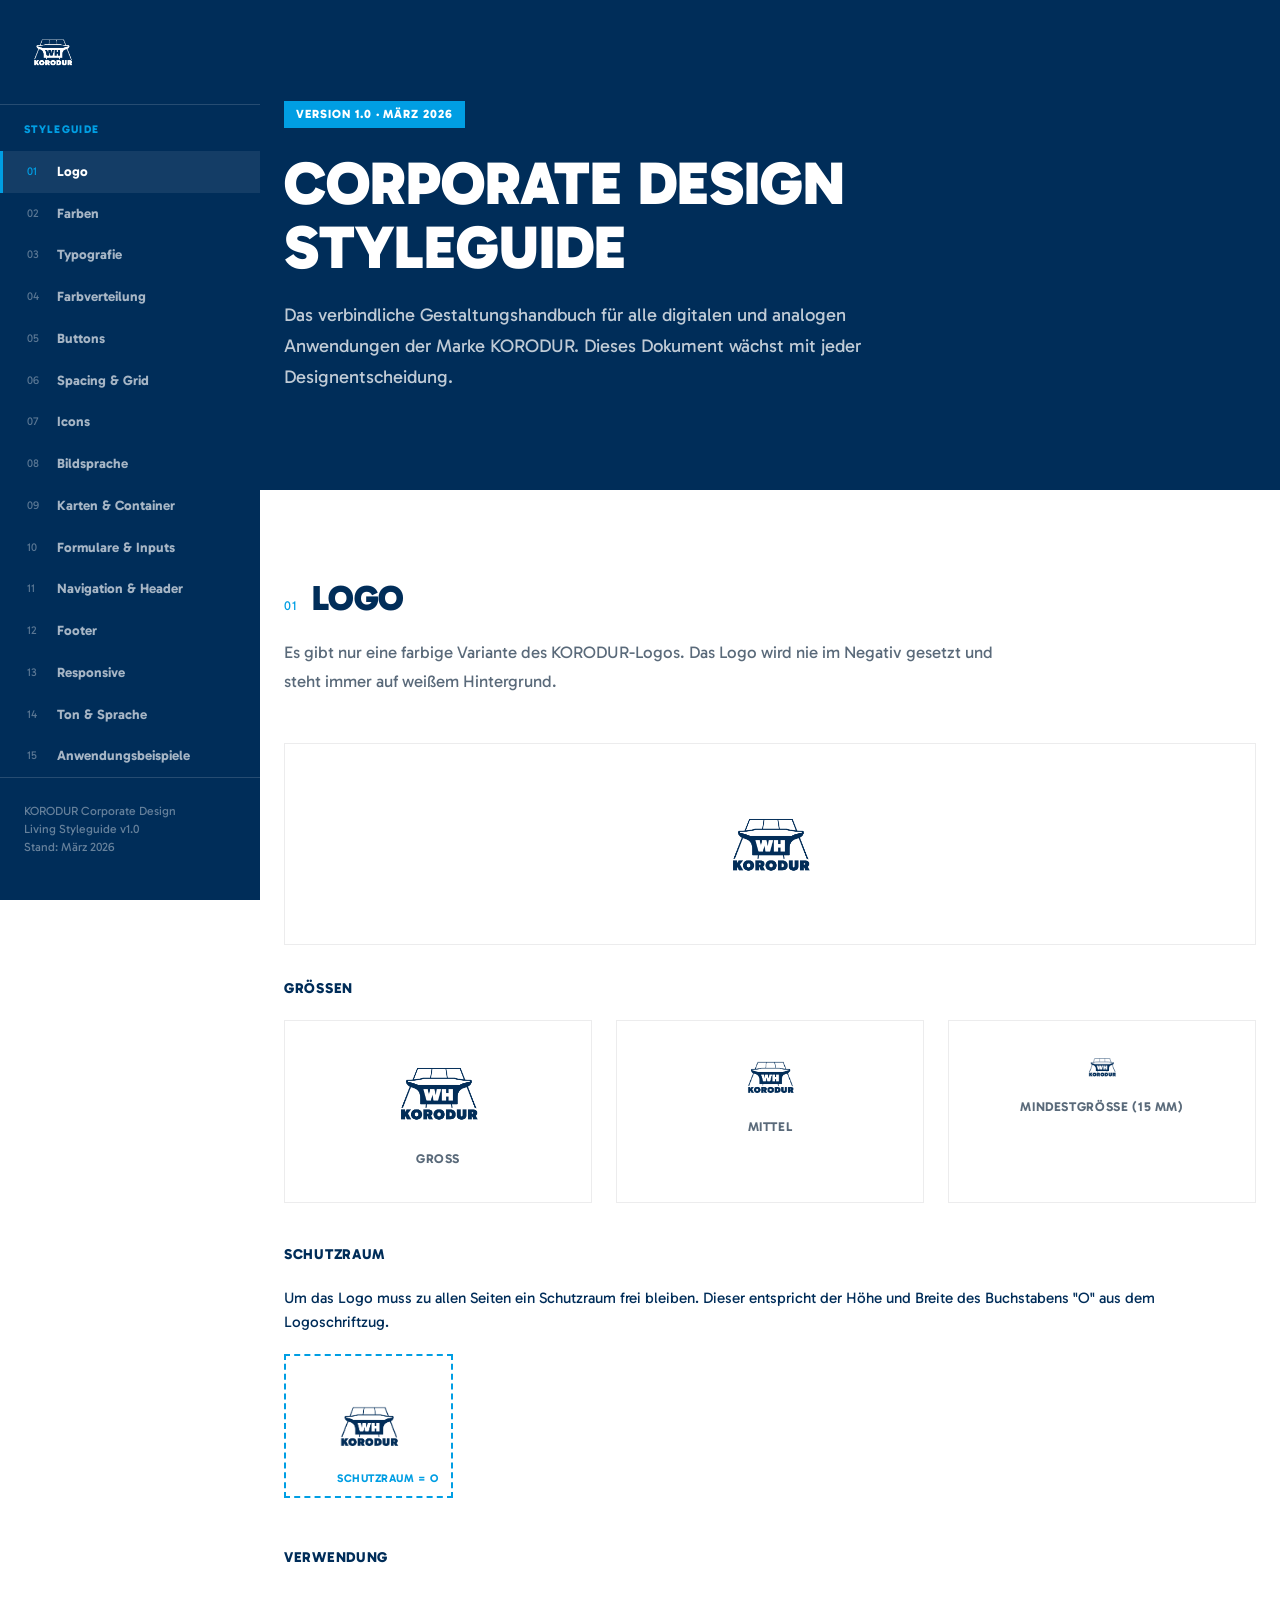
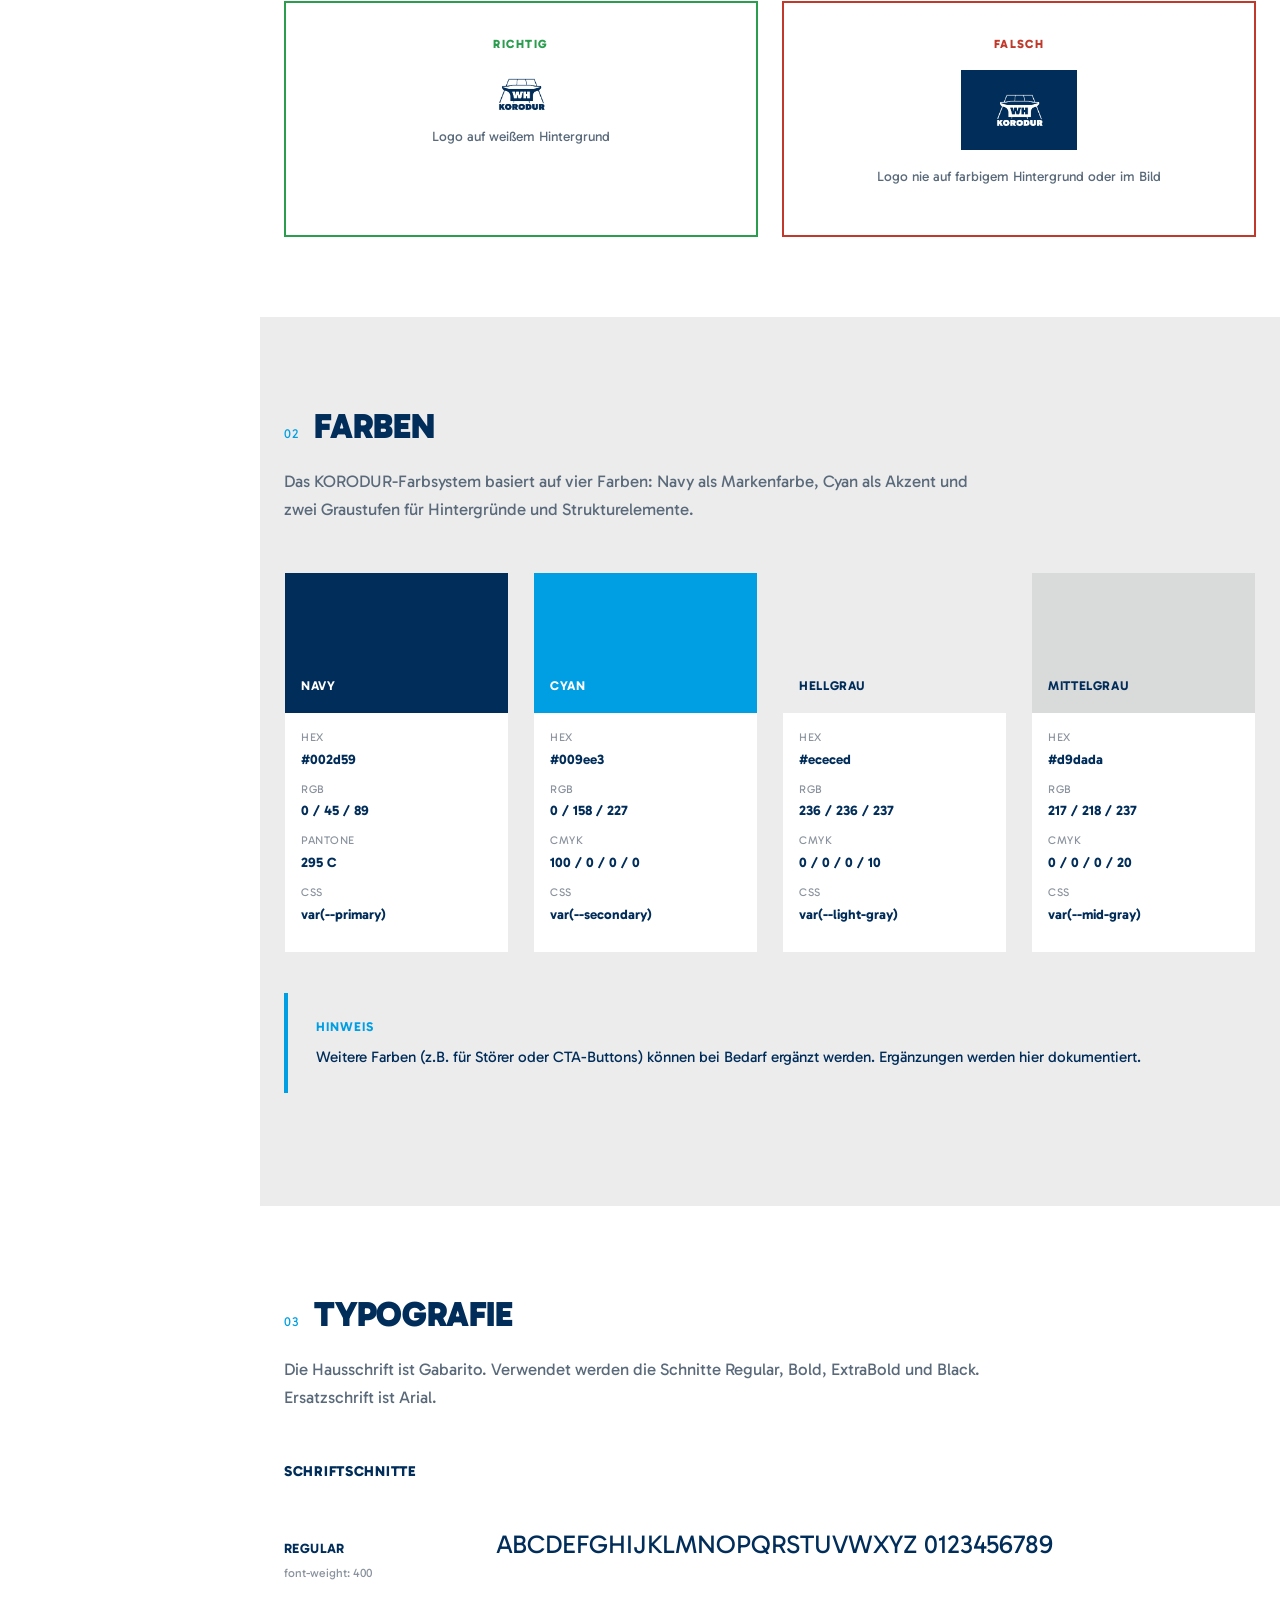
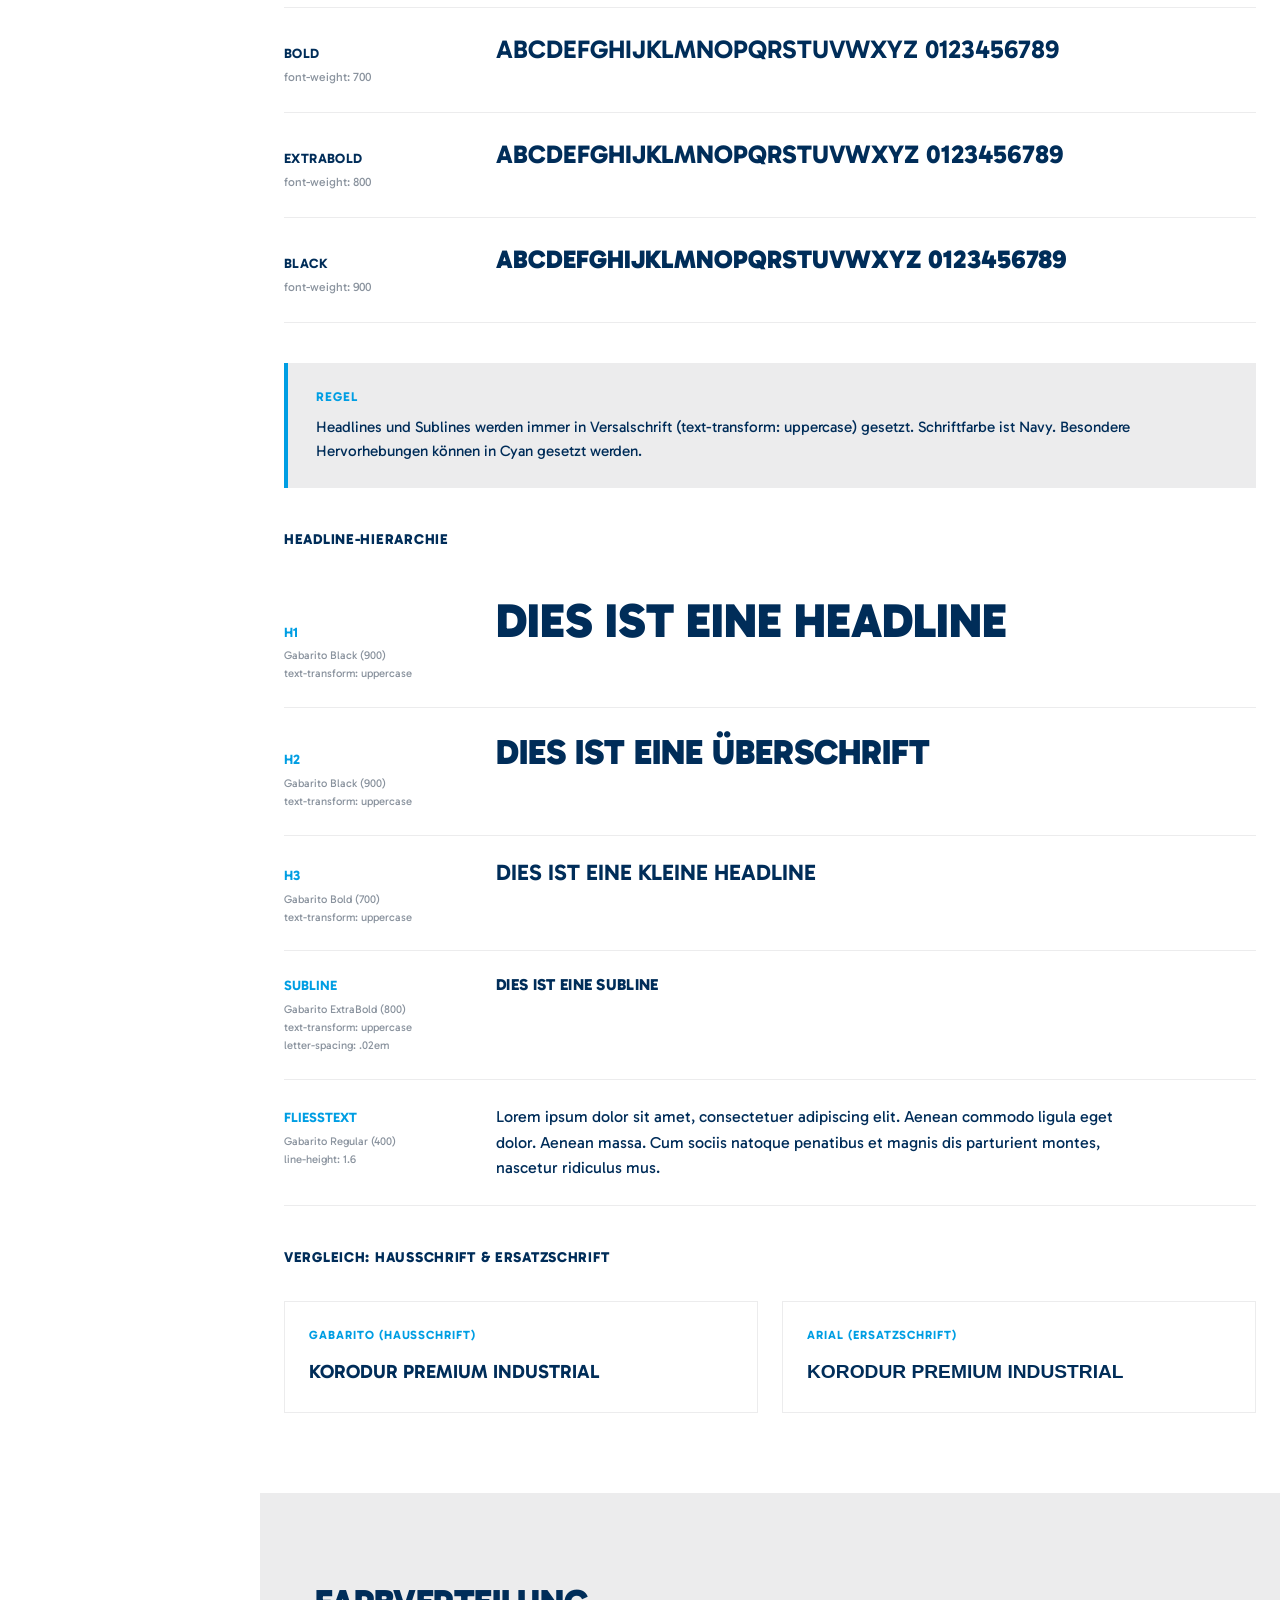
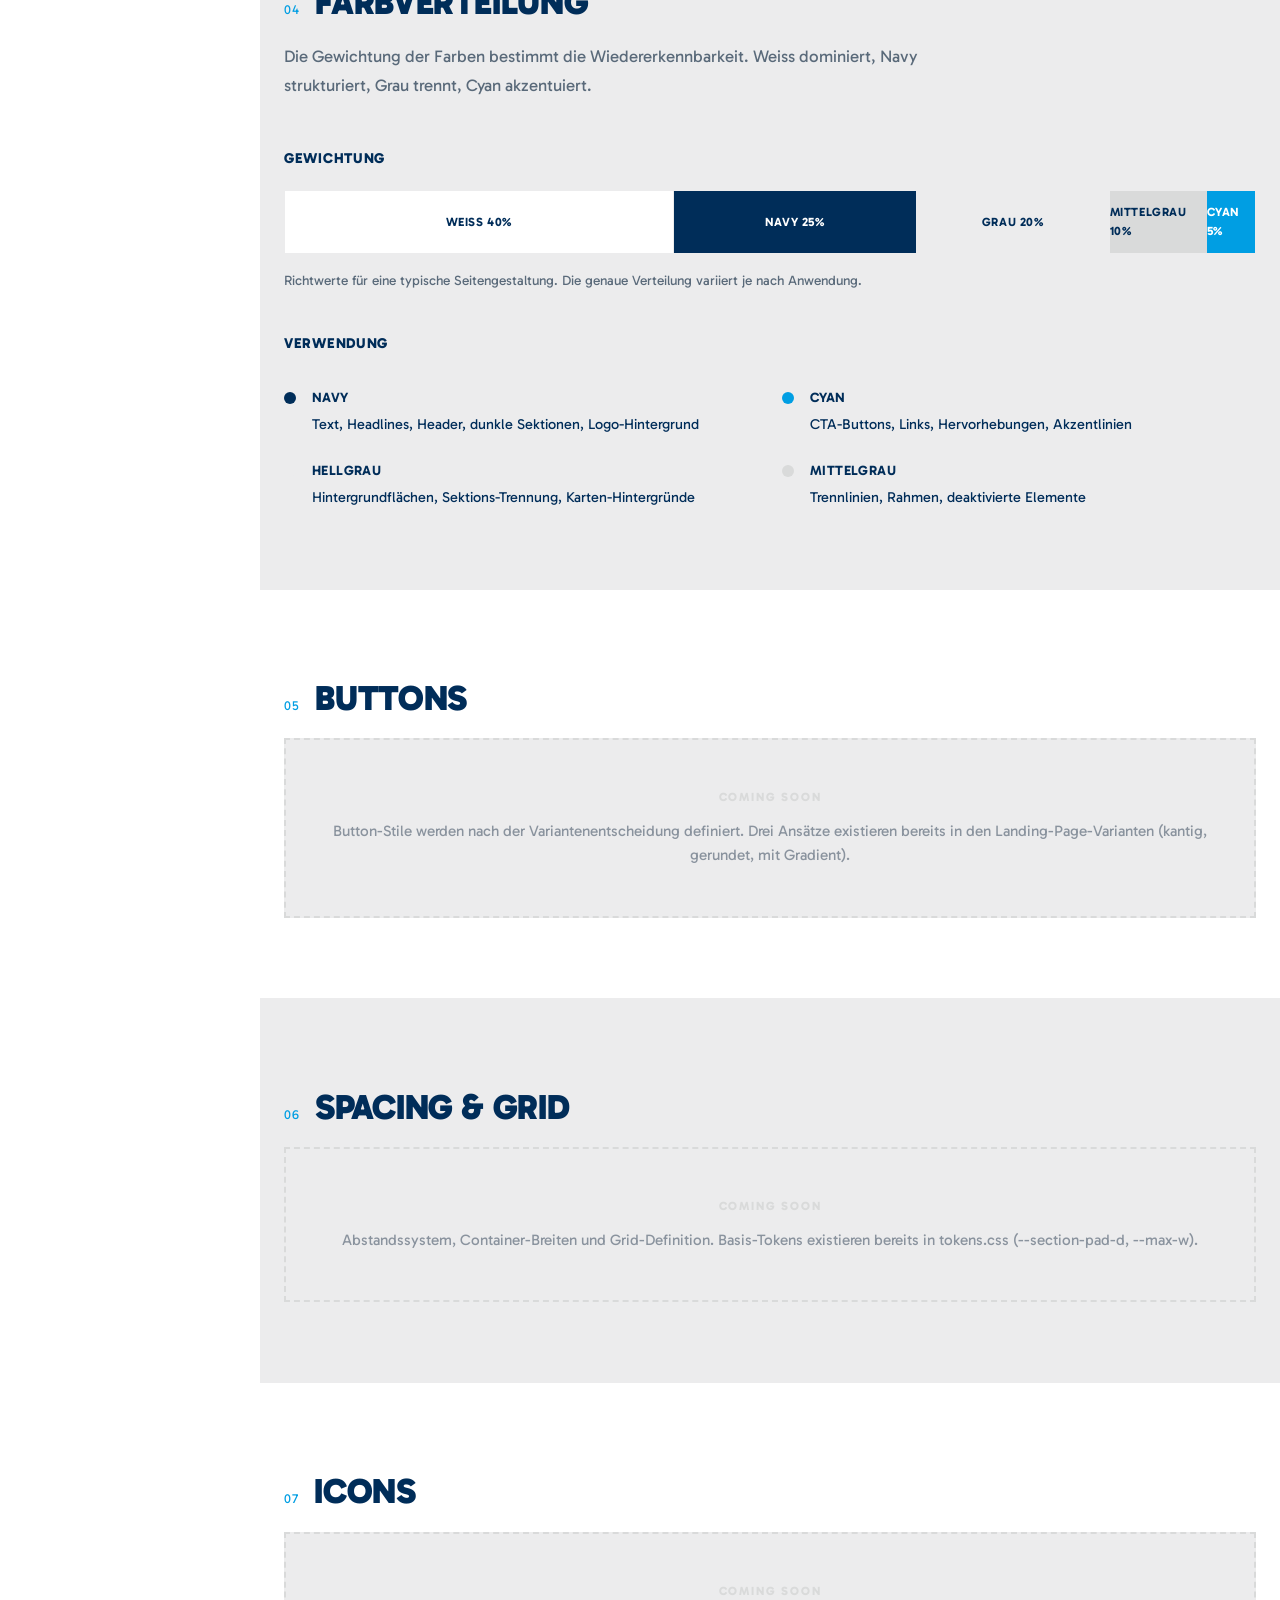
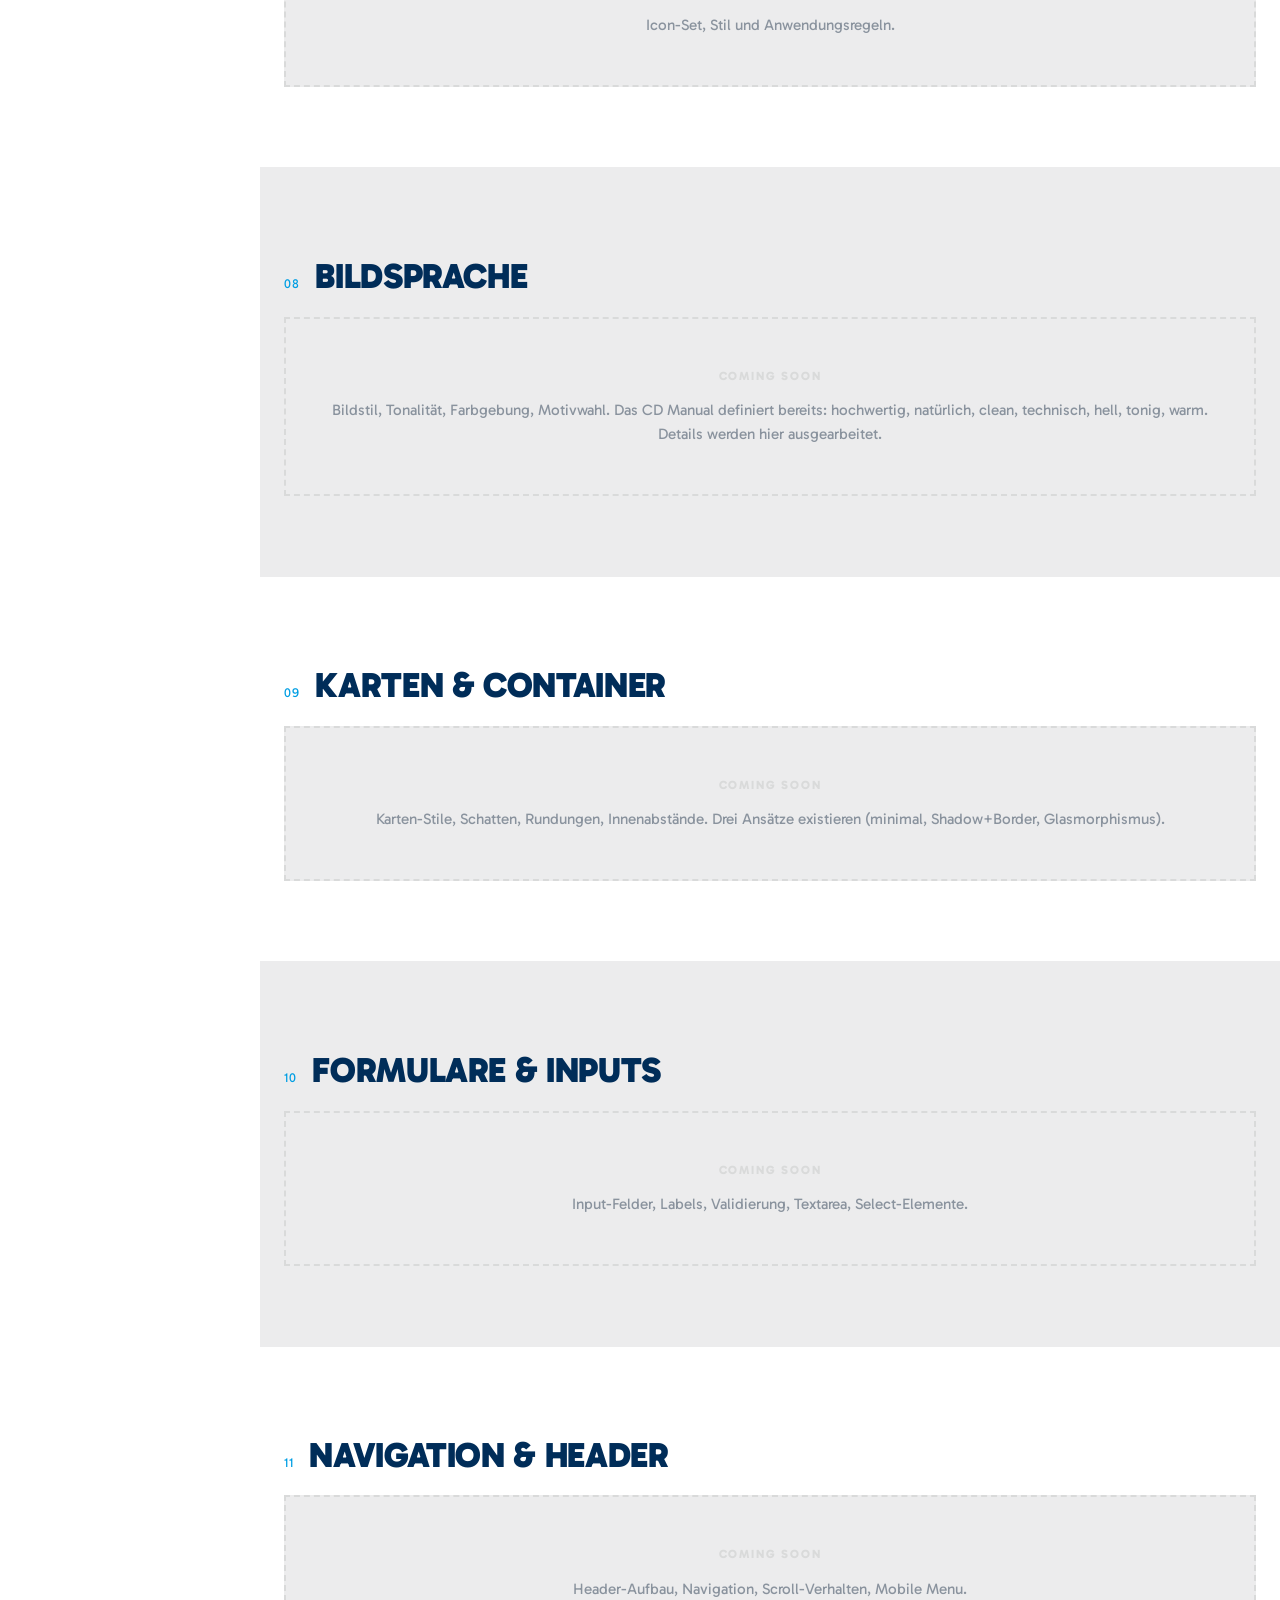
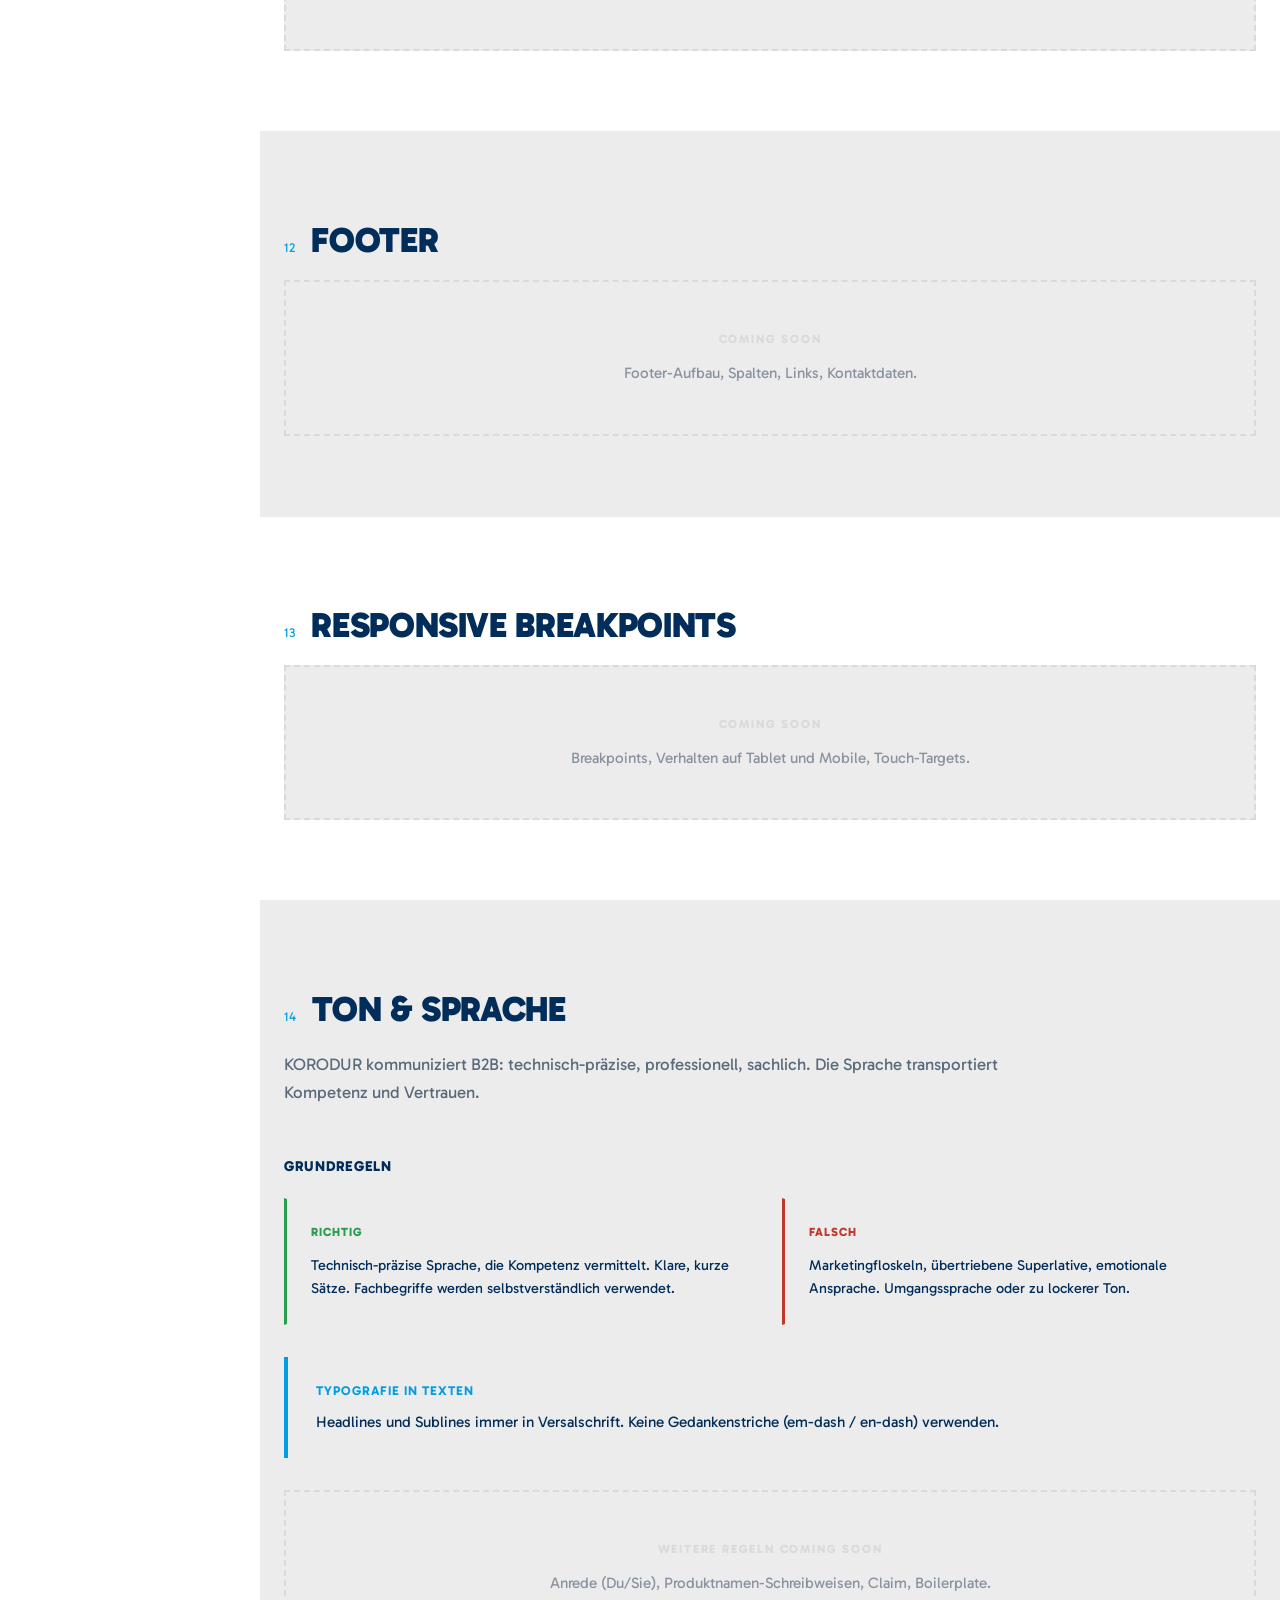
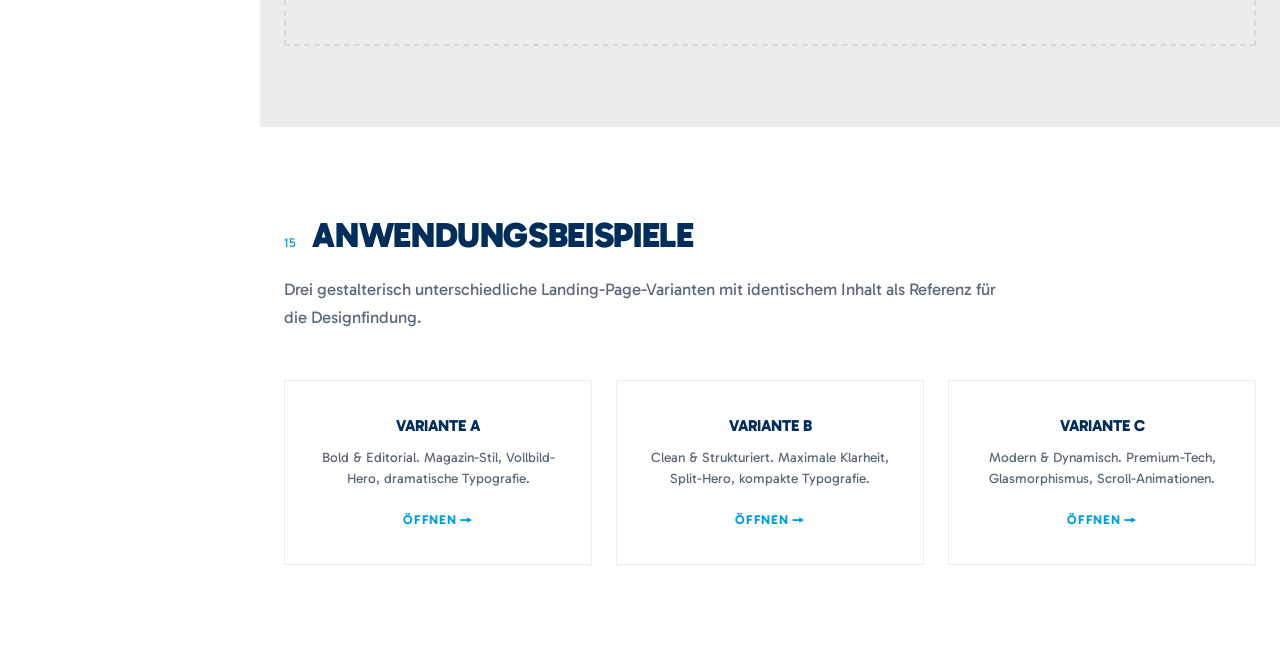
==== styleguide.html @ c182fea4 "Add Living Styleguide (Phase 1) HTML-basierter Corporate Design Styleguide mit gefüllten Sektionen (" ====
<!DOCTYPE html>
<html lang="de">
<head>
<meta charset="UTF-8">
<meta name="viewport" content="width=device-width, initial-scale=1.0">
<title>KORODUR Corporate Design – Living Styleguide</title>
<link rel="stylesheet" href="tokens.css">
<style>
/* ===== STYLEGUIDE LAYOUT ===== */

:root {
  --sg-sidebar-w: 260px;
  --sg-section-pad: 80px;
}

body { display: flex; min-height: 100vh; }

/* ===== SIDEBAR NAV ===== */
.sg-nav {
  position: fixed;
  top: 0;
  left: 0;
  width: var(--sg-sidebar-w);
  height: 100vh;
  background: var(--primary);
  color: var(--white);
  overflow-y: auto;
  z-index: 100;
  padding: 32px 0;
  display: flex;
  flex-direction: column;
}
.sg-nav-logo {
  padding: 0 24px 32px;
  border-bottom: 1px solid rgba(255,255,255,0.15);
  margin-bottom: 16px;
}
.sg-nav-logo img { height: 40px; width: auto; filter: brightness(0) invert(1); }
.sg-nav-title {
  font-size: .7rem;
  font-weight: 800;
  text-transform: uppercase;
  letter-spacing: .12em;
  color: var(--secondary);
  padding: 0 24px;
  margin-bottom: 12px;
}
.sg-nav a {
  display: flex;
  align-items: center;
  gap: 10px;
  padding: 10px 24px;
  color: rgba(255,255,255,0.65);
  font-size: .85rem;
  font-weight: 700;
  text-decoration: none;
  transition: color .2s, background .2s;
  border-left: 3px solid transparent;
}
.sg-nav a:hover {
  color: var(--white);
  background: rgba(255,255,255,0.06);
  text-decoration: none;
}
.sg-nav a.active {
  color: var(--white);
  border-left-color: var(--secondary);
  background: rgba(255,255,255,0.08);
}
.sg-nav a .sg-num {
  font-size: .7rem;
  font-weight: 400;
  color: rgba(255,255,255,0.35);
  min-width: 20px;
}
.sg-nav a.active .sg-num { color: var(--secondary); }

.sg-nav-footer {
  margin-top: auto;
  padding: 24px;
  border-top: 1px solid rgba(255,255,255,0.15);
  font-size: .75rem;
  color: rgba(255,255,255,0.4);
  line-height: 1.5;
}

/* ===== MAIN CONTENT ===== */
.sg-main {
  margin-left: var(--sg-sidebar-w);
  flex: 1;
  min-width: 0;
}

/* ===== HERO ===== */
.sg-hero {
  background: var(--primary);
  color: var(--white);
  padding: 100px 0 80px;
}
.sg-hero h1 {
  font-weight: 900;
  font-size: clamp(2.4rem, 5vw, 3.8rem);
  text-transform: uppercase;
  color: var(--white);
  line-height: 1.05;
  margin-bottom: 20px;
}
.sg-hero .sg-version {
  display: inline-block;
  background: var(--secondary);
  color: var(--white);
  font-size: .75rem;
  font-weight: 800;
  text-transform: uppercase;
  letter-spacing: .08em;
  padding: 4px 12px;
  margin-bottom: 24px;
}
.sg-hero p {
  font-size: 1.15rem;
  color: rgba(255,255,255,0.75);
  max-width: 640px;
  line-height: 1.7;
}

/* ===== SECTIONS ===== */
.sg-section { padding: var(--sg-section-pad) 0; border-bottom: 1px solid var(--light-gray); }
.sg-section:last-child { border-bottom: none; }

.sg-section-header {
  display: flex;
  align-items: baseline;
  gap: 16px;
  margin-bottom: 12px;
}
.sg-section-num {
  font-size: .8rem;
  font-weight: 400;
  color: var(--secondary);
  letter-spacing: .05em;
}
.sg-section h2 {
  font-weight: 900;
  font-size: clamp(1.6rem, 3vw, 2.2rem);
  text-transform: uppercase;
  letter-spacing: -0.01em;
}
.sg-section .sg-intro {
  font-size: 1.05rem;
  color: #5a6a7a;
  max-width: 720px;
  margin-bottom: 48px;
  line-height: 1.7;
}

/* ===== COMING SOON ===== */
.sg-coming-soon {
  background: var(--light-gray);
  border: 2px dashed var(--mid-gray);
  padding: 48px 40px;
  text-align: center;
}
.sg-coming-soon-label {
  font-weight: 800;
  font-size: .75rem;
  text-transform: uppercase;
  letter-spacing: .15em;
  color: var(--mid-gray);
  margin-bottom: 12px;
}
.sg-coming-soon p {
  color: #8a939e;
  font-size: .95rem;
  margin-bottom: 0;
}

/* ===== LOGO SECTION ===== */
.sg-logo-display {
  background: var(--white);
  border: 1px solid var(--light-gray);
  padding: 60px;
  display: flex;
  align-items: center;
  justify-content: center;
  margin-bottom: 32px;
}
.sg-logo-display img { height: 80px; width: auto; }

.sg-logo-sizes {
  display: grid;
  grid-template-columns: repeat(3, 1fr);
  gap: 24px;
  margin-bottom: 40px;
}
.sg-logo-size-item {
  background: var(--white);
  border: 1px solid var(--light-gray);
  padding: 32px;
  display: flex;
  flex-direction: column;
  align-items: center;
  gap: 16px;
}
.sg-logo-size-item img { width: auto; }
.sg-logo-size-item .sg-label {
  font-size: .8rem;
  font-weight: 700;
  text-transform: uppercase;
  letter-spacing: .05em;
  color: #5a6a7a;
}

.sg-logo-protection {
  display: inline-block;
  position: relative;
  padding: 40px;
  border: 2px dashed var(--secondary);
  margin-bottom: 40px;
}
.sg-logo-protection img { height: 60px; }
.sg-logo-protection::after {
  content: "Schutzraum = O";
  position: absolute;
  bottom: 8px;
  right: 12px;
  font-size: .7rem;
  font-weight: 700;
  color: var(--secondary);
  text-transform: uppercase;
  letter-spacing: .05em;
}

.sg-do-dont {
  display: grid;
  grid-template-columns: 1fr 1fr;
  gap: 24px;
  margin-top: 32px;
}
.sg-do, .sg-dont {
  padding: 32px;
  text-align: center;
}
.sg-do {
  background: var(--white);
  border: 2px solid #2a9d4e;
}
.sg-dont {
  background: var(--white);
  border: 2px solid #c0392b;
}
.sg-do-label, .sg-dont-label {
  font-size: .75rem;
  font-weight: 800;
  text-transform: uppercase;
  letter-spacing: .12em;
  margin-bottom: 16px;
}
.sg-do-label { color: #2a9d4e; }
.sg-dont-label { color: #c0392b; }
.sg-do img, .sg-dont img { height: 48px; margin: 0 auto; }
.sg-dont-logo-on-color {
  background: var(--primary);
  display: inline-block;
  padding: 16px 24px;
}
.sg-dont-logo-on-color img { filter: brightness(0) invert(1); }

/* ===== FARBEN SECTION ===== */
.sg-swatches {
  display: grid;
  grid-template-columns: repeat(4, 1fr);
  gap: 24px;
  margin-bottom: 40px;
}
.sg-swatch { border: 1px solid var(--light-gray); overflow: hidden; }
.sg-swatch-color {
  height: 140px;
  display: flex;
  align-items: flex-end;
  padding: 16px;
}
.sg-swatch-color span {
  font-size: .8rem;
  font-weight: 700;
  text-transform: uppercase;
  letter-spacing: .05em;
}
.sg-swatch-info {
  padding: 16px;
  background: var(--white);
}
.sg-swatch-info dt {
  font-size: .7rem;
  font-weight: 400;
  color: #8a939e;
  text-transform: uppercase;
  letter-spacing: .05em;
  margin-bottom: 2px;
}
.sg-swatch-info dd {
  font-size: .85rem;
  font-weight: 700;
  margin-bottom: 10px;
}

/* ===== FARBVERTEILUNG ===== */
.sg-color-weight {
  display: flex;
  height: 64px;
  border: 1px solid var(--light-gray);
  overflow: hidden;
  margin-bottom: 16px;
}
.sg-color-weight > div {
  display: flex;
  align-items: center;
  justify-content: center;
  font-size: .75rem;
  font-weight: 700;
  text-transform: uppercase;
  letter-spacing: .05em;
}

.sg-color-usage {
  display: grid;
  grid-template-columns: repeat(2, 1fr);
  gap: 24px;
  margin-top: 32px;
}
.sg-color-usage-item {
  display: flex;
  gap: 16px;
  align-items: flex-start;
}
.sg-color-usage-dot {
  width: 12px;
  height: 12px;
  border-radius: 50%;
  flex-shrink: 0;
  margin-top: 5px;
}
.sg-color-usage-item p { margin-bottom: 0; font-size: .9rem; }
.sg-color-usage-item strong { display: block; margin-bottom: 4px; font-size: .85rem; text-transform: uppercase; letter-spacing: .03em; }

/* ===== TYPOGRAFIE SECTION ===== */
.sg-type-specimen {
  margin-bottom: 40px;
}
.sg-type-row {
  display: flex;
  align-items: baseline;
  gap: 32px;
  padding: 24px 0;
  border-bottom: 1px solid var(--light-gray);
}
.sg-type-meta {
  min-width: 180px;
  flex-shrink: 0;
}
.sg-type-meta .sg-weight-name {
  font-size: .85rem;
  font-weight: 700;
  text-transform: uppercase;
  letter-spacing: .03em;
  margin-bottom: 4px;
}
.sg-type-meta .sg-weight-value {
  font-size: .75rem;
  color: #8a939e;
}
.sg-type-sample {
  font-size: 1.6rem;
  line-height: 1.4;
  text-transform: uppercase;
}

.sg-type-hierarchy {
  margin-bottom: 40px;
}
.sg-type-h-row {
  padding: 24px 0;
  border-bottom: 1px solid var(--light-gray);
  display: flex;
  align-items: baseline;
  gap: 32px;
}
.sg-type-h-meta {
  min-width: 180px;
  flex-shrink: 0;
}
.sg-type-h-meta .sg-h-label {
  font-size: .85rem;
  font-weight: 700;
  text-transform: uppercase;
  color: var(--secondary);
  margin-bottom: 4px;
}
.sg-type-h-meta .sg-h-specs {
  font-size: .7rem;
  color: #8a939e;
  line-height: 1.6;
}

.sg-rule-box {
  background: var(--light-gray);
  border-left: 4px solid var(--secondary);
  padding: 24px 28px;
  margin: 32px 0;
}
.sg-rule-box strong {
  display: block;
  font-size: .8rem;
  text-transform: uppercase;
  letter-spacing: .08em;
  color: var(--secondary);
  margin-bottom: 8px;
}
.sg-rule-box p { margin-bottom: 0; font-size: .95rem; }

.sg-type-fallback {
  display: grid;
  grid-template-columns: 1fr 1fr;
  gap: 24px;
  margin-top: 32px;
}
.sg-type-fallback-item {
  padding: 24px;
  border: 1px solid var(--light-gray);
}
.sg-type-fallback-item .sg-label {
  font-size: .75rem;
  font-weight: 700;
  text-transform: uppercase;
  letter-spacing: .08em;
  color: var(--secondary);
  margin-bottom: 12px;
}
.sg-type-fallback-item p { font-size: 1.1rem; margin-bottom: 0; }

/* ===== TON & SPRACHE ===== */
.sg-tone-rules {
  display: grid;
  grid-template-columns: 1fr 1fr;
  gap: 24px;
  margin-bottom: 32px;
}
.sg-tone-rule {
  padding: 24px;
  border: 1px solid var(--light-gray);
}
.sg-tone-rule .sg-label {
  font-size: .75rem;
  font-weight: 800;
  text-transform: uppercase;
  letter-spacing: .08em;
  margin-bottom: 12px;
}
.sg-tone-rule.do { border-left: 3px solid #2a9d4e; }
.sg-tone-rule.do .sg-label { color: #2a9d4e; }
.sg-tone-rule.dont { border-left: 3px solid #c0392b; }
.sg-tone-rule.dont .sg-label { color: #c0392b; }
.sg-tone-rule p { font-size: .9rem; margin-bottom: 0; }

/* ===== ANWENDUNGSBEISPIELE ===== */
.sg-examples {
  display: grid;
  grid-template-columns: repeat(3, 1fr);
  gap: 24px;
}
.sg-example-card {
  border: 1px solid var(--light-gray);
  padding: 32px;
  text-align: center;
  transition: border-color .2s;
}
.sg-example-card:hover { border-color: var(--secondary); }
.sg-example-card h3 {
  font-size: 1rem;
  font-weight: 800;
  text-transform: uppercase;
  margin-bottom: 8px;
}
.sg-example-card p { font-size: .85rem; color: #5a6a7a; margin-bottom: 16px; }
.sg-example-card a {
  font-size: .8rem;
  font-weight: 700;
  text-transform: uppercase;
  letter-spacing: .05em;
}

/* ===== RESPONSIVE ===== */
@media (max-width: 960px) {
  :root { --sg-sidebar-w: 0px; }
  .sg-nav {
    position: fixed;
    top: 0;
    left: -280px;
    width: 280px;
    transition: left .3s;
  }
  .sg-nav.open { left: 0; }
  .sg-main { margin-left: 0; }
  .sg-mobile-toggle {
    display: flex !important;
    position: fixed;
    top: 16px;
    left: 16px;
    z-index: 200;
    width: 44px;
    height: 44px;
    background: var(--primary);
    color: var(--white);
    border: none;
    align-items: center;
    justify-content: center;
    font-size: 1.3rem;
    cursor: pointer;
  }
  .sg-nav-overlay {
    display: none;
    position: fixed;
    inset: 0;
    background: rgba(0,0,0,0.4);
    z-index: 90;
  }
  .sg-nav.open ~ .sg-nav-overlay { display: block; }
  .sg-swatches { grid-template-columns: repeat(2, 1fr); }
  .sg-logo-sizes { grid-template-columns: 1fr; }
  .sg-do-dont { grid-template-columns: 1fr; }
  .sg-type-row { flex-direction: column; gap: 8px; }
  .sg-type-h-row { flex-direction: column; gap: 8px; }
  .sg-type-fallback { grid-template-columns: 1fr; }
  .sg-tone-rules { grid-template-columns: 1fr; }
  .sg-examples { grid-template-columns: 1fr; }
  .sg-color-usage { grid-template-columns: 1fr; }
}

.sg-mobile-toggle { display: none; }
</style>
</head>
<body>

<!-- Mobile Toggle -->
<button class="sg-mobile-toggle" onclick="document.querySelector('.sg-nav').classList.toggle('open')" aria-label="Navigation">&#9776;</button>

<!-- ===== SIDEBAR ===== -->
<nav class="sg-nav" id="sg-nav">
  <div class="sg-nav-logo">
    <img src="assets/korodur-logo.png" alt="KORODUR">
  </div>
  <div class="sg-nav-title">Styleguide</div>
  <a href="#logo"><span class="sg-num">01</span> Logo</a>
  <a href="#farben"><span class="sg-num">02</span> Farben</a>
  <a href="#typografie"><span class="sg-num">03</span> Typografie</a>
  <a href="#farbverteilung"><span class="sg-num">04</span> Farbverteilung</a>
  <a href="#buttons"><span class="sg-num">05</span> Buttons</a>
  <a href="#spacing"><span class="sg-num">06</span> Spacing & Grid</a>
  <a href="#icons"><span class="sg-num">07</span> Icons</a>
  <a href="#bildsprache"><span class="sg-num">08</span> Bildsprache</a>
  <a href="#karten"><span class="sg-num">09</span> Karten & Container</a>
  <a href="#formulare"><span class="sg-num">10</span> Formulare & Inputs</a>
  <a href="#navigation"><span class="sg-num">11</span> Navigation & Header</a>
  <a href="#footer"><span class="sg-num">12</span> Footer</a>
  <a href="#breakpoints"><span class="sg-num">13</span> Responsive</a>
  <a href="#ton"><span class="sg-num">14</span> Ton & Sprache</a>
  <a href="#beispiele"><span class="sg-num">15</span> Anwendungsbeispiele</a>
  <div class="sg-nav-footer">
    KORODUR Corporate Design<br>
    Living Styleguide v1.0<br>
    Stand: März 2026
  </div>
</nav>

<div class="sg-nav-overlay" onclick="document.querySelector('.sg-nav').classList.remove('open')"></div>

<!-- ===== MAIN ===== -->
<main class="sg-main">

  <!-- HERO -->
  <section class="sg-hero">
    <div class="container">
      <span class="sg-version">Version 1.0 &middot; März 2026</span>
      <h1>CORPORATE DESIGN<br>STYLEGUIDE</h1>
      <p>Das verbindliche Gestaltungshandbuch für alle digitalen und analogen Anwendungen der Marke KORODUR. Dieses Dokument wächst mit jeder Designentscheidung.</p>
    </div>
  </section>

  <!-- ===== 01 LOGO ===== -->
  <section class="sg-section" id="logo">
    <div class="container">
      <div class="sg-section-header">
        <span class="sg-section-num">01</span>
        <h2>LOGO</h2>
      </div>
      <p class="sg-intro">Es gibt nur eine farbige Variante des KORODUR-Logos. Das Logo wird nie im Negativ gesetzt und steht immer auf weißem Hintergrund.</p>

      <!-- Logo Display -->
      <div class="sg-logo-display">
        <img src="assets/korodur-logo.png" alt="KORODUR Logo">
      </div>

      <!-- Sizes -->
      <h3 style="font-weight:800; text-transform:uppercase; font-size:.9rem; letter-spacing:.05em; margin-bottom:20px;">GRÖSSEN</h3>
      <div class="sg-logo-sizes">
        <div class="sg-logo-size-item">
          <img src="assets/korodur-logo.png" alt="Logo gross" style="height:80px;">
          <span class="sg-label">Gross</span>
        </div>
        <div class="sg-logo-size-item">
          <img src="assets/korodur-logo.png" alt="Logo mittel" style="height:48px;">
          <span class="sg-label">Mittel</span>
        </div>
        <div class="sg-logo-size-item">
          <img src="assets/korodur-logo.png" alt="Logo minimum" style="height:28px;">
          <span class="sg-label">Mindestgröße (15 mm)</span>
        </div>
      </div>

      <!-- Schutzraum -->
      <h3 style="font-weight:800; text-transform:uppercase; font-size:.9rem; letter-spacing:.05em; margin-bottom:20px;">SCHUTZRAUM</h3>
      <p style="margin-bottom:20px; font-size:.95rem;">Um das Logo muss zu allen Seiten ein Schutzraum frei bleiben. Dieser entspricht der Höhe und Breite des Buchstabens "O" aus dem Logoschriftzug.</p>
      <div class="sg-logo-protection">
        <img src="assets/korodur-logo.png" alt="Logo mit Schutzraum">
      </div>

      <!-- Do / Don't -->
      <h3 style="font-weight:800; text-transform:uppercase; font-size:.9rem; letter-spacing:.05em; margin-bottom:20px;">VERWENDUNG</h3>
      <div class="sg-do-dont">
        <div class="sg-do">
          <div class="sg-do-label">Richtig</div>
          <img src="assets/korodur-logo.png" alt="Logo auf Weiss">
          <p class="micro-copy">Logo auf weißem Hintergrund</p>
        </div>
        <div class="sg-dont">
          <div class="sg-dont-label">Falsch</div>
          <div class="sg-dont-logo-on-color">
            <img src="assets/korodur-logo.png" alt="Logo auf Farbe">
          </div>
          <p class="micro-copy">Logo nie auf farbigem Hintergrund oder im Bild</p>
        </div>
      </div>
    </div>
  </section>

  <!-- ===== 02 FARBEN ===== -->
  <section class="sg-section bg-gray" id="farben">
    <div class="container">
      <div class="sg-section-header">
        <span class="sg-section-num">02</span>
        <h2>FARBEN</h2>
      </div>
      <p class="sg-intro">Das KORODUR-Farbsystem basiert auf vier Farben: Navy als Markenfarbe, Cyan als Akzent und zwei Graustufen für Hintergründe und Strukturelemente.</p>

      <div class="sg-swatches">
        <!-- Navy -->
        <div class="sg-swatch">
          <div class="sg-swatch-color" style="background:#002d59;">
            <span style="color:#fff;">Navy</span>
          </div>
          <div class="sg-swatch-info">
            <dl>
              <dt>HEX</dt><dd>#002d59</dd>
              <dt>RGB</dt><dd>0 / 45 / 89</dd>
              <dt>Pantone</dt><dd>295 C</dd>
              <dt>CSS</dt><dd>var(--primary)</dd>
            </dl>
          </div>
        </div>
        <!-- Cyan -->
        <div class="sg-swatch">
          <div class="sg-swatch-color" style="background:#009ee3;">
            <span style="color:#fff;">Cyan</span>
          </div>
          <div class="sg-swatch-info">
            <dl>
              <dt>HEX</dt><dd>#009ee3</dd>
              <dt>RGB</dt><dd>0 / 158 / 227</dd>
              <dt>CMYK</dt><dd>100 / 0 / 0 / 0</dd>
              <dt>CSS</dt><dd>var(--secondary)</dd>
            </dl>
          </div>
        </div>
        <!-- Hellgrau -->
        <div class="sg-swatch">
          <div class="sg-swatch-color" style="background:#ececed;">
            <span style="color:#002d59;">Hellgrau</span>
          </div>
          <div class="sg-swatch-info">
            <dl>
              <dt>HEX</dt><dd>#ececed</dd>
              <dt>RGB</dt><dd>236 / 236 / 237</dd>
              <dt>CMYK</dt><dd>0 / 0 / 0 / 10</dd>
              <dt>CSS</dt><dd>var(--light-gray)</dd>
            </dl>
          </div>
        </div>
        <!-- Mittelgrau -->
        <div class="sg-swatch">
          <div class="sg-swatch-color" style="background:#d9dada;">
            <span style="color:#002d59;">Mittelgrau</span>
          </div>
          <div class="sg-swatch-info">
            <dl>
              <dt>HEX</dt><dd>#d9dada</dd>
              <dt>RGB</dt><dd>217 / 218 / 237</dd>
              <dt>CMYK</dt><dd>0 / 0 / 0 / 20</dd>
              <dt>CSS</dt><dd>var(--mid-gray)</dd>
            </dl>
          </div>
        </div>
      </div>

      <div class="sg-rule-box">
        <strong>Hinweis</strong>
        <p>Weitere Farben (z.B. für Störer oder CTA-Buttons) können bei Bedarf ergänzt werden. Ergänzungen werden hier dokumentiert.</p>
      </div>
    </div>
  </section>

  <!-- ===== 03 TYPOGRAFIE ===== -->
  <section class="sg-section" id="typografie">
    <div class="container">
      <div class="sg-section-header">
        <span class="sg-section-num">03</span>
        <h2>TYPOGRAFIE</h2>
      </div>
      <p class="sg-intro">Die Hausschrift ist Gabarito. Verwendet werden die Schnitte Regular, Bold, ExtraBold und Black. Ersatzschrift ist Arial.</p>

      <!-- Schriftschnitte -->
      <h3 style="font-weight:800; text-transform:uppercase; font-size:.9rem; letter-spacing:.05em; margin-bottom:20px;">SCHRIFTSCHNITTE</h3>
      <div class="sg-type-specimen">
        <div class="sg-type-row">
          <div class="sg-type-meta">
            <div class="sg-weight-name">Regular</div>
            <div class="sg-weight-value">font-weight: 400</div>
          </div>
          <div class="sg-type-sample" style="font-weight:400;">ABCDEFGHIJKLMNOPQRSTUVWXYZ 0123456789</div>
        </div>
        <div class="sg-type-row">
          <div class="sg-type-meta">
            <div class="sg-weight-name">Bold</div>
            <div class="sg-weight-value">font-weight: 700</div>
          </div>
          <div class="sg-type-sample" style="font-weight:700;">ABCDEFGHIJKLMNOPQRSTUVWXYZ 0123456789</div>
        </div>
        <div class="sg-type-row">
          <div class="sg-type-meta">
            <div class="sg-weight-name">ExtraBold</div>
            <div class="sg-weight-value">font-weight: 800</div>
          </div>
          <div class="sg-type-sample" style="font-weight:800;">ABCDEFGHIJKLMNOPQRSTUVWXYZ 0123456789</div>
        </div>
        <div class="sg-type-row">
          <div class="sg-type-meta">
            <div class="sg-weight-name">Black</div>
            <div class="sg-weight-value">font-weight: 900</div>
          </div>
          <div class="sg-type-sample" style="font-weight:900;">ABCDEFGHIJKLMNOPQRSTUVWXYZ 0123456789</div>
        </div>
      </div>

      <div class="sg-rule-box">
        <strong>Regel</strong>
        <p>Headlines und Sublines werden immer in Versalschrift (text-transform: uppercase) gesetzt. Schriftfarbe ist Navy. Besondere Hervorhebungen können in Cyan gesetzt werden.</p>
      </div>

      <!-- Headline-Hierarchie -->
      <h3 style="font-weight:800; text-transform:uppercase; font-size:.9rem; letter-spacing:.05em; margin:40px 0 20px;">HEADLINE-HIERARCHIE</h3>
      <div class="sg-type-hierarchy">
        <div class="sg-type-h-row">
          <div class="sg-type-h-meta">
            <div class="sg-h-label">H1</div>
            <div class="sg-h-specs">Gabarito Black (900)<br>text-transform: uppercase</div>
          </div>
          <div style="font-weight:900; font-size:clamp(2rem,4vw,3rem); text-transform:uppercase; line-height:1.1;">DIES IST EINE HEADLINE</div>
        </div>
        <div class="sg-type-h-row">
          <div class="sg-type-h-meta">
            <div class="sg-h-label">H2</div>
            <div class="sg-h-specs">Gabarito Black (900)<br>text-transform: uppercase</div>
          </div>
          <div style="font-weight:900; font-size:clamp(1.5rem,3vw,2.2rem); text-transform:uppercase; line-height:1.15;">DIES IST EINE ÜBERSCHRIFT</div>
        </div>
        <div class="sg-type-h-row">
          <div class="sg-type-h-meta">
            <div class="sg-h-label">H3</div>
            <div class="sg-h-specs">Gabarito Bold (700)<br>text-transform: uppercase</div>
          </div>
          <div style="font-weight:700; font-size:clamp(1.1rem,2vw,1.4rem); text-transform:uppercase; line-height:1.2;">DIES IST EINE KLEINE HEADLINE</div>
        </div>
        <div class="sg-type-h-row">
          <div class="sg-type-h-meta">
            <div class="sg-h-label">Subline</div>
            <div class="sg-h-specs">Gabarito ExtraBold (800)<br>text-transform: uppercase<br>letter-spacing: .02em</div>
          </div>
          <div style="font-weight:800; font-size:1rem; text-transform:uppercase; letter-spacing:.02em; line-height:1.3;">DIES IST EINE SUBLINE</div>
        </div>
        <div class="sg-type-h-row">
          <div class="sg-type-h-meta">
            <div class="sg-h-label">Fließtext</div>
            <div class="sg-h-specs">Gabarito Regular (400)<br>line-height: 1.6</div>
          </div>
          <div style="font-weight:400; font-size:1rem; line-height:1.6; max-width:640px;">Lorem ipsum dolor sit amet, consectetuer adipiscing elit. Aenean commodo ligula eget dolor. Aenean massa. Cum sociis natoque penatibus et magnis dis parturient montes, nascetur ridiculus mus.</div>
        </div>
      </div>

      <!-- Fallback -->
      <h3 style="font-weight:800; text-transform:uppercase; font-size:.9rem; letter-spacing:.05em; margin:40px 0 20px;">VERGLEICH: HAUSSCHRIFT &amp; ERSATZSCHRIFT</h3>
      <div class="sg-type-fallback">
        <div class="sg-type-fallback-item">
          <div class="sg-label">Gabarito (Hausschrift)</div>
          <p style="font-family:'Gabarito',sans-serif; font-weight:700; font-size:1.2rem; text-transform:uppercase;">KORODUR PREMIUM INDUSTRIAL</p>
        </div>
        <div class="sg-type-fallback-item">
          <div class="sg-label">Arial (Ersatzschrift)</div>
          <p style="font-family:Arial,sans-serif; font-weight:700; font-size:1.2rem; text-transform:uppercase;">KORODUR PREMIUM INDUSTRIAL</p>
        </div>
      </div>
    </div>
  </section>

  <!-- ===== 04 FARBVERTEILUNG ===== -->
  <section class="sg-section bg-gray" id="farbverteilung">
    <div class="container">
      <div class="sg-section-header">
        <span class="sg-section-num">04</span>
        <h2>FARBVERTEILUNG</h2>
      </div>
      <p class="sg-intro">Die Gewichtung der Farben bestimmt die Wiedererkennbarkeit. Weiss dominiert, Navy strukturiert, Grau trennt, Cyan akzentuiert.</p>

      <h3 style="font-weight:800; text-transform:uppercase; font-size:.9rem; letter-spacing:.05em; margin-bottom:20px;">GEWICHTUNG</h3>
      <div class="sg-color-weight">
        <div style="flex:40; background:var(--white); color:var(--text); border-right:1px solid var(--light-gray);">Weiss 40%</div>
        <div style="flex:25; background:var(--primary); color:var(--white);">Navy 25%</div>
        <div style="flex:20; background:var(--light-gray); color:var(--text);">Grau 20%</div>
        <div style="flex:10; background:var(--mid-gray); color:var(--text);">Mittelgrau 10%</div>
        <div style="flex:5; background:var(--secondary); color:var(--white);">Cyan 5%</div>
      </div>
      <p class="micro-copy">Richtwerte für eine typische Seitengestaltung. Die genaue Verteilung variiert je nach Anwendung.</p>

      <h3 style="font-weight:800; text-transform:uppercase; font-size:.9rem; letter-spacing:.05em; margin:40px 0 20px;">VERWENDUNG</h3>
      <div class="sg-color-usage">
        <div class="sg-color-usage-item">
          <div class="sg-color-usage-dot" style="background:var(--primary);"></div>
          <div>
            <strong>Navy</strong>
            <p>Text, Headlines, Header, dunkle Sektionen, Logo-Hintergrund</p>
          </div>
        </div>
        <div class="sg-color-usage-item">
          <div class="sg-color-usage-dot" style="background:var(--secondary);"></div>
          <div>
            <strong>Cyan</strong>
            <p>CTA-Buttons, Links, Hervorhebungen, Akzentlinien</p>
          </div>
        </div>
        <div class="sg-color-usage-item">
          <div class="sg-color-usage-dot" style="background:var(--light-gray);"></div>
          <div>
            <strong>Hellgrau</strong>
            <p>Hintergrundflächen, Sektions-Trennung, Karten-Hintergründe</p>
          </div>
        </div>
        <div class="sg-color-usage-item">
          <div class="sg-color-usage-dot" style="background:var(--mid-gray);"></div>
          <div>
            <strong>Mittelgrau</strong>
            <p>Trennlinien, Rahmen, deaktivierte Elemente</p>
          </div>
        </div>
      </div>
    </div>
  </section>

  <!-- ===== 05 BUTTONS (COMING SOON) ===== -->
  <section class="sg-section" id="buttons">
    <div class="container">
      <div class="sg-section-header">
        <span class="sg-section-num">05</span>
        <h2>BUTTONS</h2>
      </div>
      <div class="sg-coming-soon">
        <div class="sg-coming-soon-label">Coming Soon</div>
        <p>Button-Stile werden nach der Variantenentscheidung definiert. Drei Ansätze existieren bereits in den Landing-Page-Varianten (kantig, gerundet, mit Gradient).</p>
      </div>
    </div>
  </section>

  <!-- ===== 06 SPACING & GRID (COMING SOON) ===== -->
  <section class="sg-section bg-gray" id="spacing">
    <div class="container">
      <div class="sg-section-header">
        <span class="sg-section-num">06</span>
        <h2>SPACING & GRID</h2>
      </div>
      <div class="sg-coming-soon">
        <div class="sg-coming-soon-label">Coming Soon</div>
        <p>Abstandssystem, Container-Breiten und Grid-Definition. Basis-Tokens existieren bereits in tokens.css (--section-pad-d, --max-w).</p>
      </div>
    </div>
  </section>

  <!-- ===== 07 ICONS (COMING SOON) ===== -->
  <section class="sg-section" id="icons">
    <div class="container">
      <div class="sg-section-header">
        <span class="sg-section-num">07</span>
        <h2>ICONS</h2>
      </div>
      <div class="sg-coming-soon">
        <div class="sg-coming-soon-label">Coming Soon</div>
        <p>Icon-Set, Stil und Anwendungsregeln.</p>
      </div>
    </div>
  </section>

  <!-- ===== 08 BILDSPRACHE (COMING SOON) ===== -->
  <section class="sg-section bg-gray" id="bildsprache">
    <div class="container">
      <div class="sg-section-header">
        <span class="sg-section-num">08</span>
        <h2>BILDSPRACHE</h2>
      </div>
      <div class="sg-coming-soon">
        <div class="sg-coming-soon-label">Coming Soon</div>
        <p>Bildstil, Tonalität, Farbgebung, Motivwahl. Das CD Manual definiert bereits: hochwertig, natürlich, clean, technisch, hell, tonig, warm. Details werden hier ausgearbeitet.</p>
      </div>
    </div>
  </section>

  <!-- ===== 09 KARTEN & CONTAINER (COMING SOON) ===== -->
  <section class="sg-section" id="karten">
    <div class="container">
      <div class="sg-section-header">
        <span class="sg-section-num">09</span>
        <h2>KARTEN & CONTAINER</h2>
      </div>
      <div class="sg-coming-soon">
        <div class="sg-coming-soon-label">Coming Soon</div>
        <p>Karten-Stile, Schatten, Rundungen, Innenabstände. Drei Ansätze existieren (minimal, Shadow+Border, Glasmorphismus).</p>
      </div>
    </div>
  </section>

  <!-- ===== 10 FORMULARE (COMING SOON) ===== -->
  <section class="sg-section bg-gray" id="formulare">
    <div class="container">
      <div class="sg-section-header">
        <span class="sg-section-num">10</span>
        <h2>FORMULARE & INPUTS</h2>
      </div>
      <div class="sg-coming-soon">
        <div class="sg-coming-soon-label">Coming Soon</div>
        <p>Input-Felder, Labels, Validierung, Textarea, Select-Elemente.</p>
      </div>
    </div>
  </section>

  <!-- ===== 11 NAVIGATION (COMING SOON) ===== -->
  <section class="sg-section" id="navigation">
    <div class="container">
      <div class="sg-section-header">
        <span class="sg-section-num">11</span>
        <h2>NAVIGATION & HEADER</h2>
      </div>
      <div class="sg-coming-soon">
        <div class="sg-coming-soon-label">Coming Soon</div>
        <p>Header-Aufbau, Navigation, Scroll-Verhalten, Mobile Menu.</p>
      </div>
    </div>
  </section>

  <!-- ===== 12 FOOTER (COMING SOON) ===== -->
  <section class="sg-section bg-gray" id="footer">
    <div class="container">
      <div class="sg-section-header">
        <span class="sg-section-num">12</span>
        <h2>FOOTER</h2>
      </div>
      <div class="sg-coming-soon">
        <div class="sg-coming-soon-label">Coming Soon</div>
        <p>Footer-Aufbau, Spalten, Links, Kontaktdaten.</p>
      </div>
    </div>
  </section>

  <!-- ===== 13 RESPONSIVE (COMING SOON) ===== -->
  <section class="sg-section" id="breakpoints">
    <div class="container">
      <div class="sg-section-header">
        <span class="sg-section-num">13</span>
        <h2>RESPONSIVE BREAKPOINTS</h2>
      </div>
      <div class="sg-coming-soon">
        <div class="sg-coming-soon-label">Coming Soon</div>
        <p>Breakpoints, Verhalten auf Tablet und Mobile, Touch-Targets.</p>
      </div>
    </div>
  </section>

  <!-- ===== 14 TON & SPRACHE ===== -->
  <section class="sg-section bg-gray" id="ton">
    <div class="container">
      <div class="sg-section-header">
        <span class="sg-section-num">14</span>
        <h2>TON & SPRACHE</h2>
      </div>
      <p class="sg-intro">KORODUR kommuniziert B2B: technisch-präzise, professionell, sachlich. Die Sprache transportiert Kompetenz und Vertrauen.</p>

      <h3 style="font-weight:800; text-transform:uppercase; font-size:.9rem; letter-spacing:.05em; margin-bottom:20px;">GRUNDREGELN</h3>
      <div class="sg-tone-rules">
        <div class="sg-tone-rule do">
          <div class="sg-label">Richtig</div>
          <p>Technisch-präzise Sprache, die Kompetenz vermittelt. Klare, kurze Sätze. Fachbegriffe werden selbstverständlich verwendet.</p>
        </div>
        <div class="sg-tone-rule dont">
          <div class="sg-label">Falsch</div>
          <p>Marketingfloskeln, übertriebene Superlative, emotionale Ansprache. Umgangssprache oder zu lockerer Ton.</p>
        </div>
      </div>

      <div class="sg-rule-box">
        <strong>Typografie in Texten</strong>
        <p>Headlines und Sublines immer in Versalschrift. Keine Gedankenstriche (em-dash / en-dash) verwenden.</p>
      </div>

      <div class="sg-coming-soon" style="margin-top:32px;">
        <div class="sg-coming-soon-label">Weitere Regeln Coming Soon</div>
        <p>Anrede (Du/Sie), Produktnamen-Schreibweisen, Claim, Boilerplate.</p>
      </div>
    </div>
  </section>

  <!-- ===== 15 ANWENDUNGSBEISPIELE ===== -->
  <section class="sg-section" id="beispiele">
    <div class="container">
      <div class="sg-section-header">
        <span class="sg-section-num">15</span>
        <h2>ANWENDUNGSBEISPIELE</h2>
      </div>
      <p class="sg-intro">Drei gestalterisch unterschiedliche Landing-Page-Varianten mit identischem Inhalt als Referenz für die Designfindung.</p>

      <div class="sg-examples">
        <div class="sg-example-card">
          <h3>Variante A</h3>
          <p>Bold & Editorial. Magazin-Stil, Vollbild-Hero, dramatische Typografie.</p>
          <a href="variante-a-editorial.html">Öffnen &rarr;</a>
        </div>
        <div class="sg-example-card">
          <h3>Variante B</h3>
          <p>Clean & Strukturiert. Maximale Klarheit, Split-Hero, kompakte Typografie.</p>
          <a href="variante-b-strukturiert.html">Öffnen &rarr;</a>
        </div>
        <div class="sg-example-card">
          <h3>Variante C</h3>
          <p>Modern & Dynamisch. Premium-Tech, Glasmorphismus, Scroll-Animationen.</p>
          <a href="variante-c-dynamisch.html">Öffnen &rarr;</a>
        </div>
      </div>
    </div>
  </section>

</main>

<!-- ===== Navigation Highlight ===== -->
<script>
(function() {
  const nav = document.getElementById('sg-nav');
  const links = nav.querySelectorAll('a[href^="#"]');
  const sections = [];

  links.forEach(function(link) {
    var id = link.getAttribute('href').slice(1);
    var el = document.getElementById(id);
    if (el) sections.push({ id: id, el: el, link: link });
  });

  function update() {
    var scrollY = window.scrollY + 120;
    var current = sections[0];
    for (var i = 0; i < sections.length; i++) {
      if (sections[i].el.offsetTop <= scrollY) current = sections[i];
    }
    links.forEach(function(l) { l.classList.remove('active'); });
    if (current) current.link.classList.add('active');
  }

  window.addEventListener('scroll', update, { passive: true });
  update();

  // Close mobile nav on link click
  links.forEach(function(link) {
    link.addEventListener('click', function() {
      nav.classList.remove('open');
    });
  });
})();
</script>

</body>
</html>
---- tokens.css ----
/* ============================================================
   KORODUR Corporate Design – Shared Tokens
   Version: 1.0 | Stand: Maerz 2026
   ============================================================ */

/* --- Google Fonts --- */
@import url('https://fonts.googleapis.com/css2?family=Gabarito:wght@400;700;800;900&display=swap');

/* --- Design Tokens --- */
:root {
  /* Farben */
  --primary:    #002d59;   /* Navy – Pantone 295 C */
  --secondary:  #009ee3;   /* Cyan – Akzentfarbe */
  --light-gray: #ececed;
  --mid-gray:   #d9dada;
  --white:      #ffffff;
  --text:       #002d59;
  --cta:        #009ee3;

  /* Schrift */
  --font: "Gabarito", Arial, sans-serif;

  /* Layout — overridden per variant */
  --max-w:          1200px;
  --section-pad-d:  80px;
  --section-pad-m:  48px;
}

/* --- CSS Reset --- */
*, *::before, *::after { box-sizing: border-box; margin: 0; padding: 0; }
html { scroll-behavior: smooth; -webkit-text-size-adjust: 100%; }
body {
  font-family: var(--font);
  color: var(--text);
  line-height: 1.6;
  background: var(--white);
  overflow-x: hidden;
}
img { max-width: 100%; height: auto; display: block; }
a { color: var(--secondary); text-decoration: none; }
a:hover { text-decoration: underline; }

/* --- Basis Utilities --- */
.container { max-width: var(--max-w); margin: 0 auto; padding: 0 24px; }
section { padding: var(--section-pad-d) 0; }

.bg-white { background: var(--white); }
.bg-gray  { background: var(--light-gray); }
.bg-dark  { background: var(--primary); color: var(--white); }
.bg-dark h2,
.bg-dark .section-intro { color: var(--white); }

h1, h2, h3, h4 { font-family: var(--font); color: var(--text); }
p { margin-bottom: 16px; }

.subline { font-weight: 800; text-transform: uppercase; letter-spacing: .02em; }
.section-intro { font-size: 1.1rem; max-width: 960px; margin-bottom: 24px; }
.micro-copy { font-size: .85rem; color: #5a6a7a; margin-top: 8px; }

/* --- Buttons (base only, visual style per variant) --- */
.btn {
  display: inline-block;
  font-family: var(--font);
  font-weight: 700;
  font-size: 1rem;
  padding: 16px 32px;
  cursor: pointer;
  border: 2px solid transparent;
  transition: all .25s ease;
  text-align: center;
}
.btn:hover { text-decoration: none; }
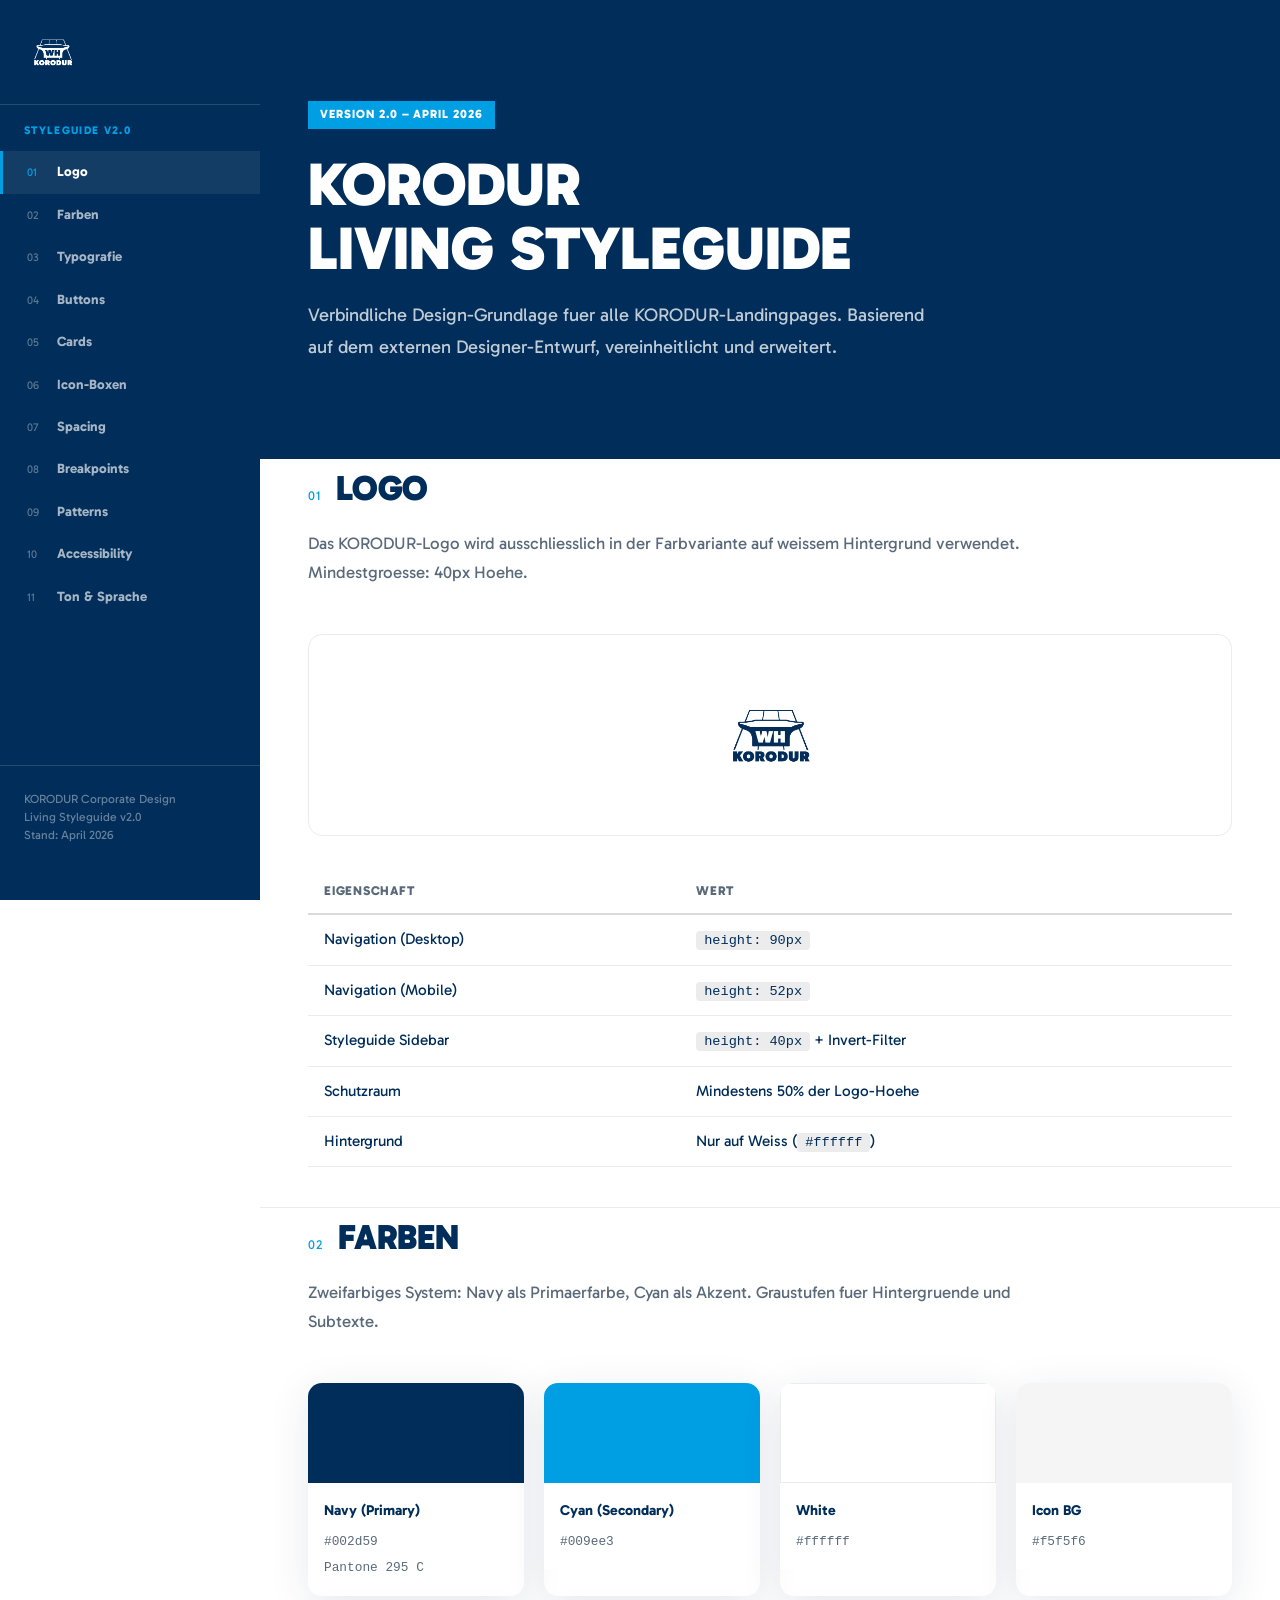
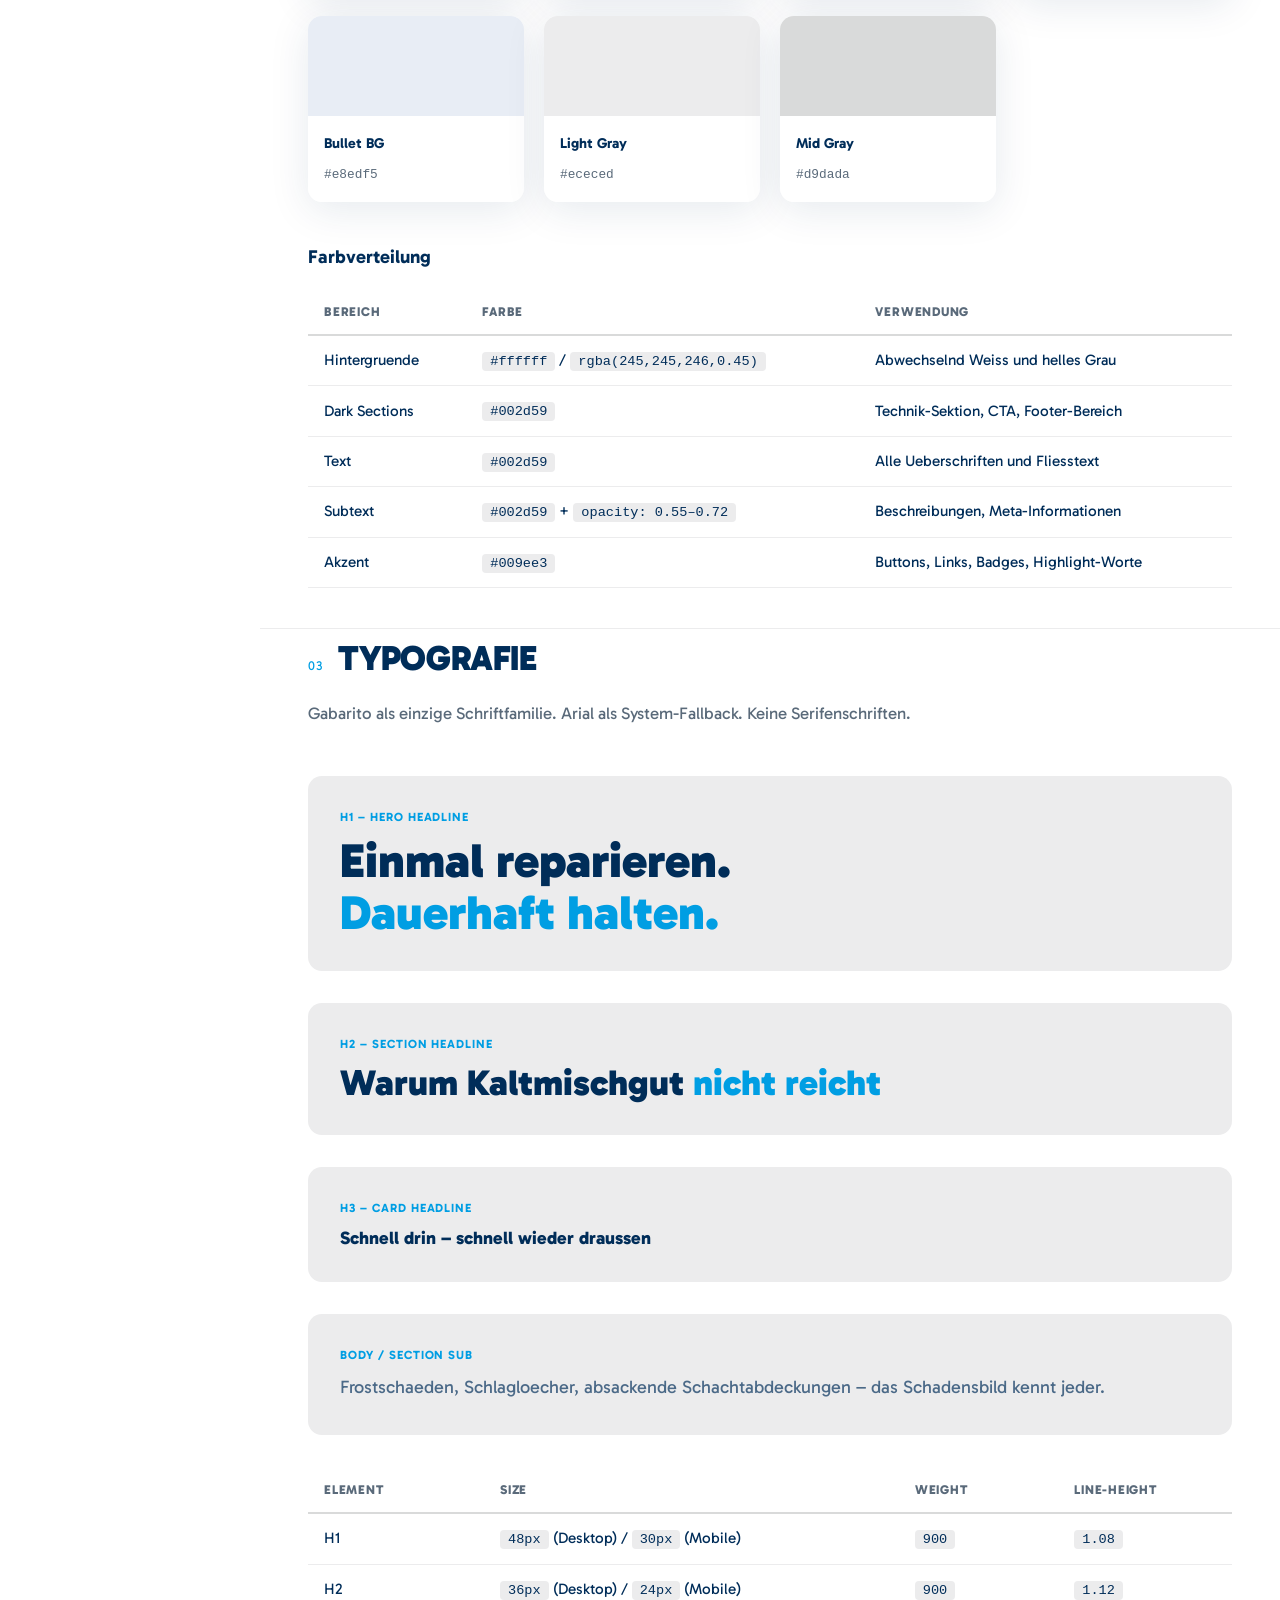
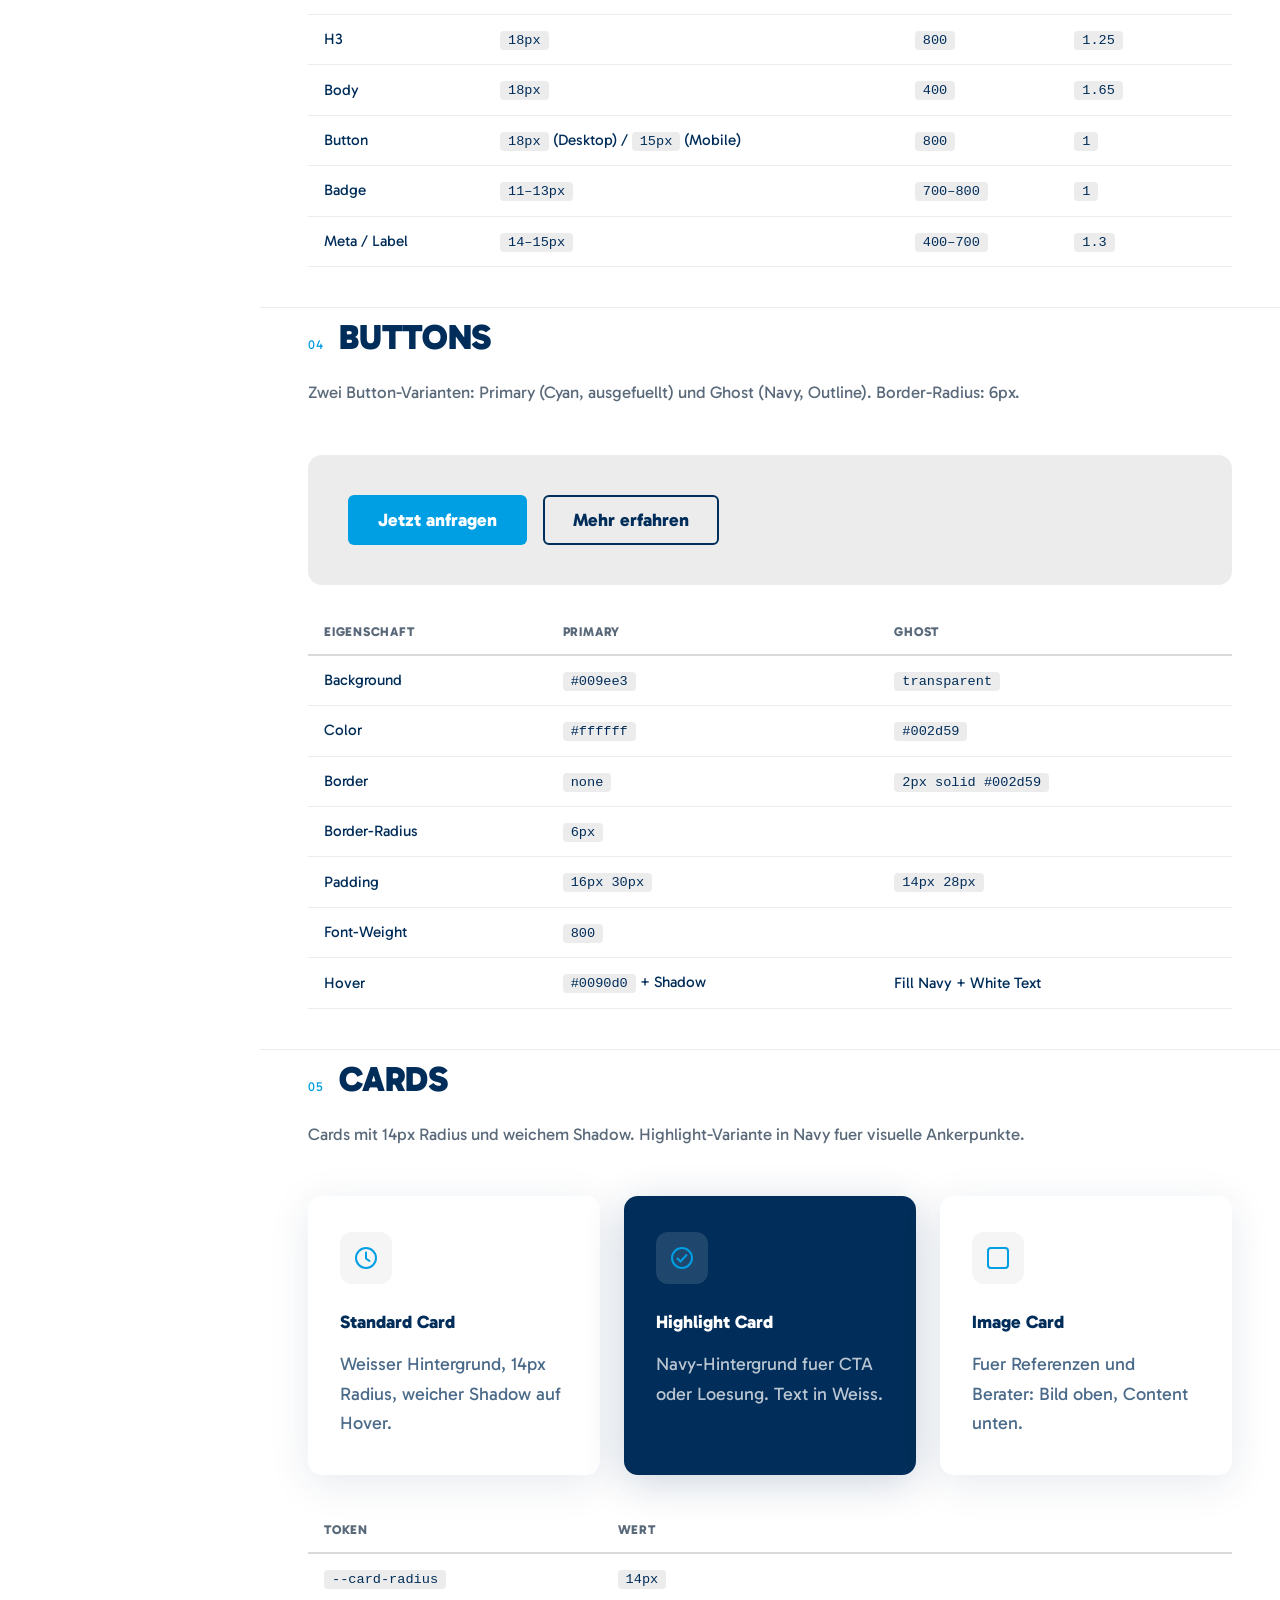
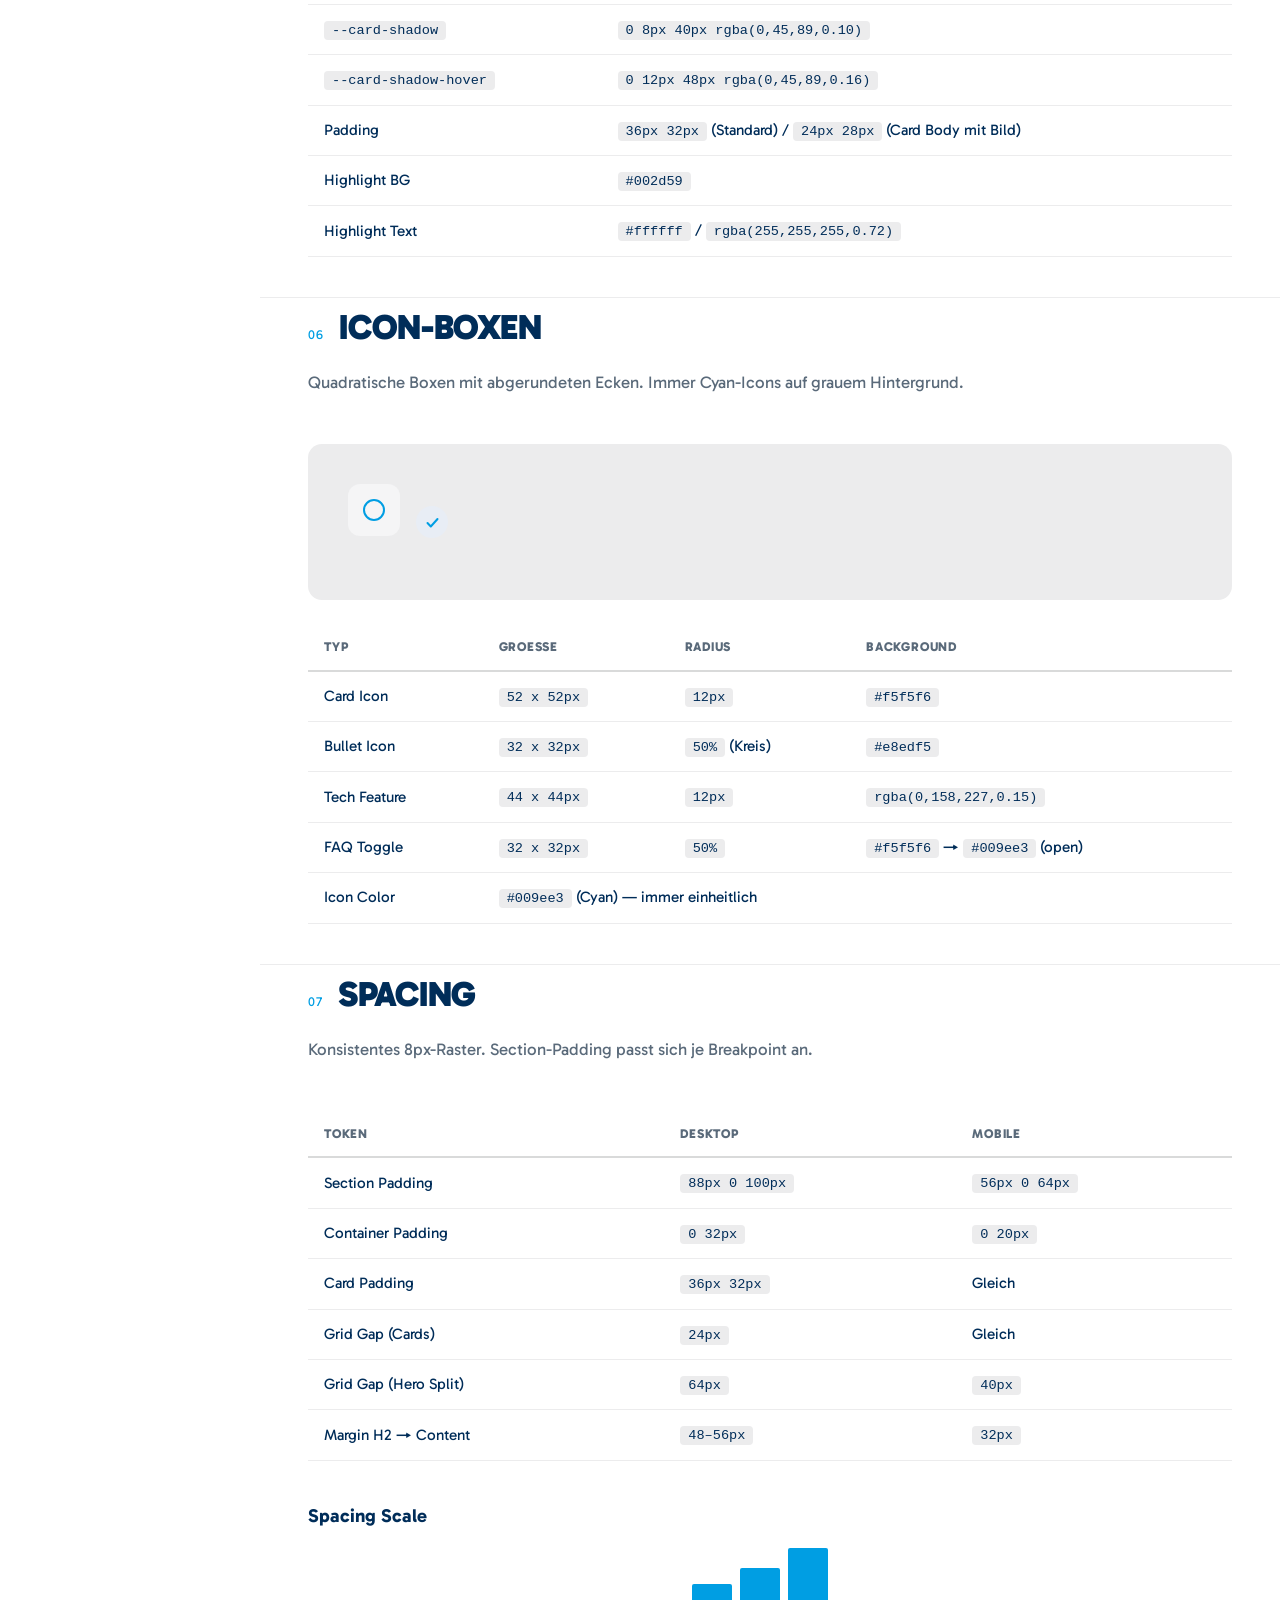
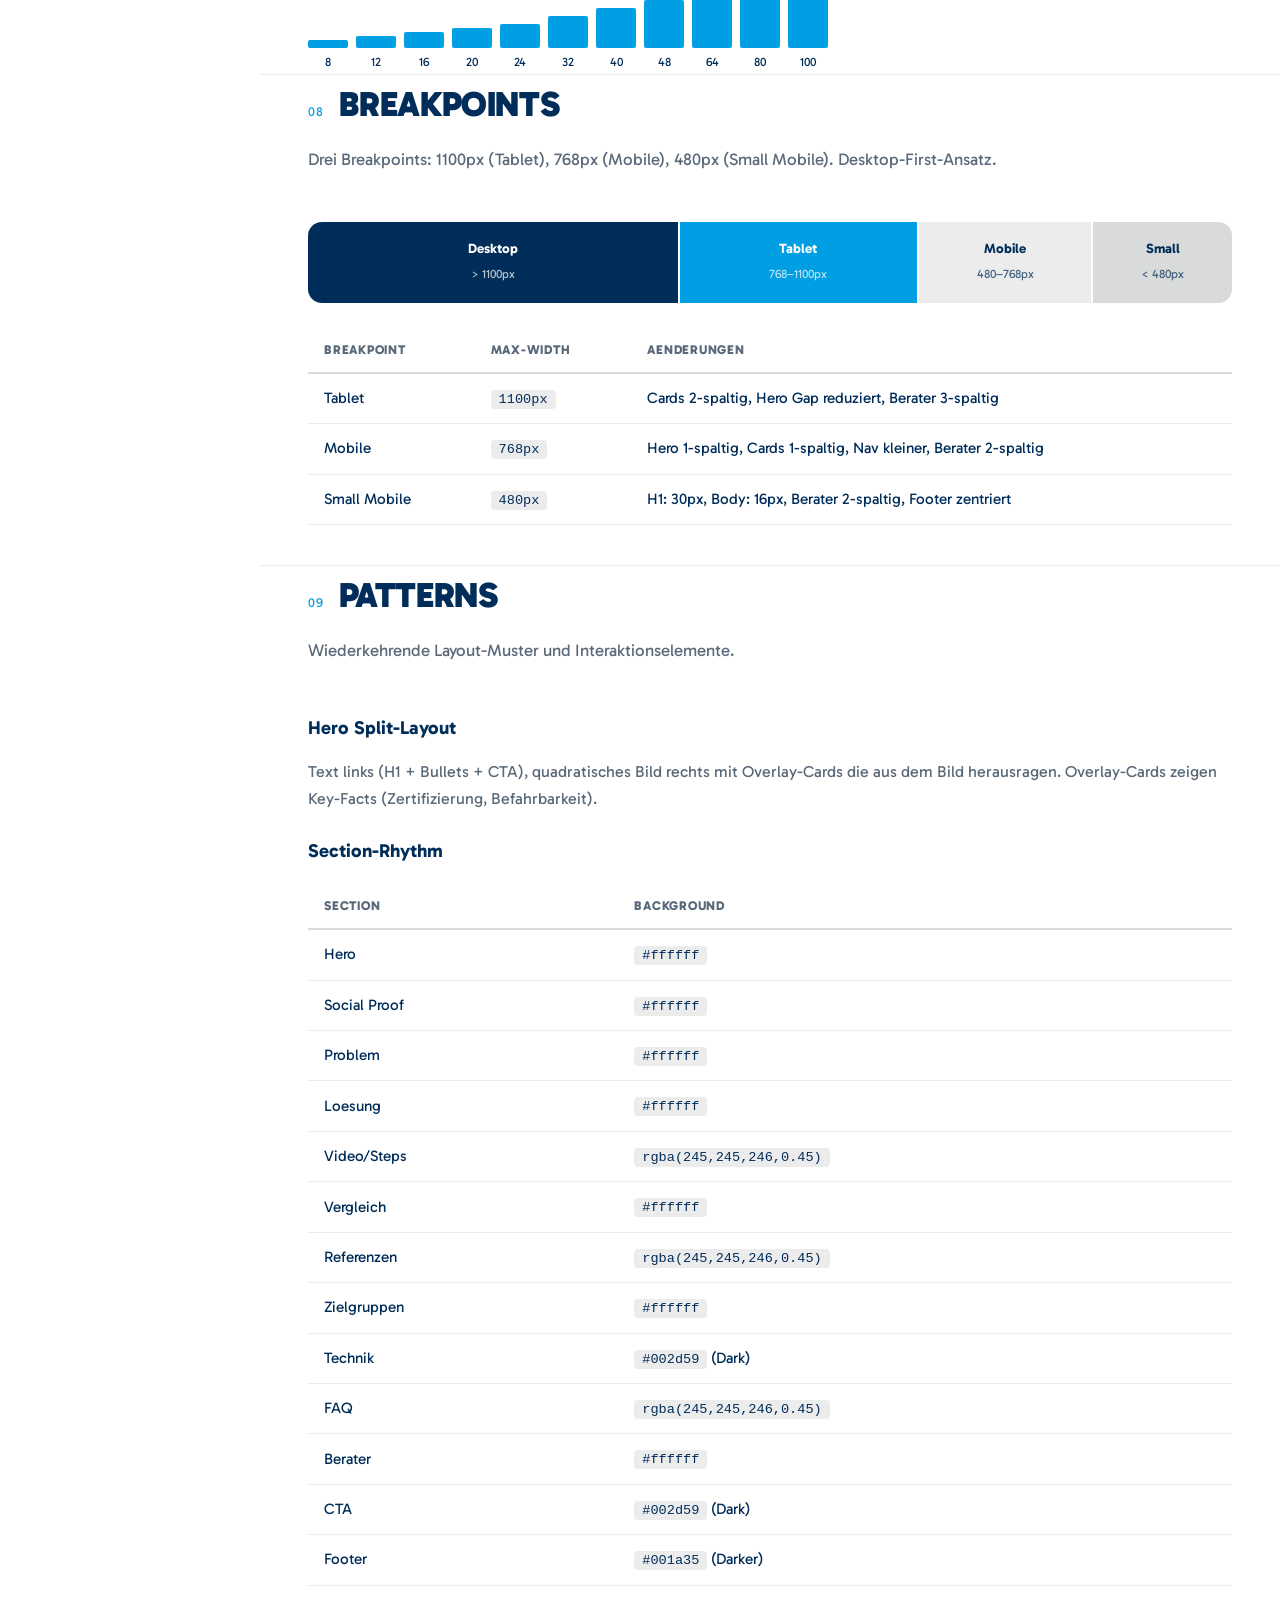
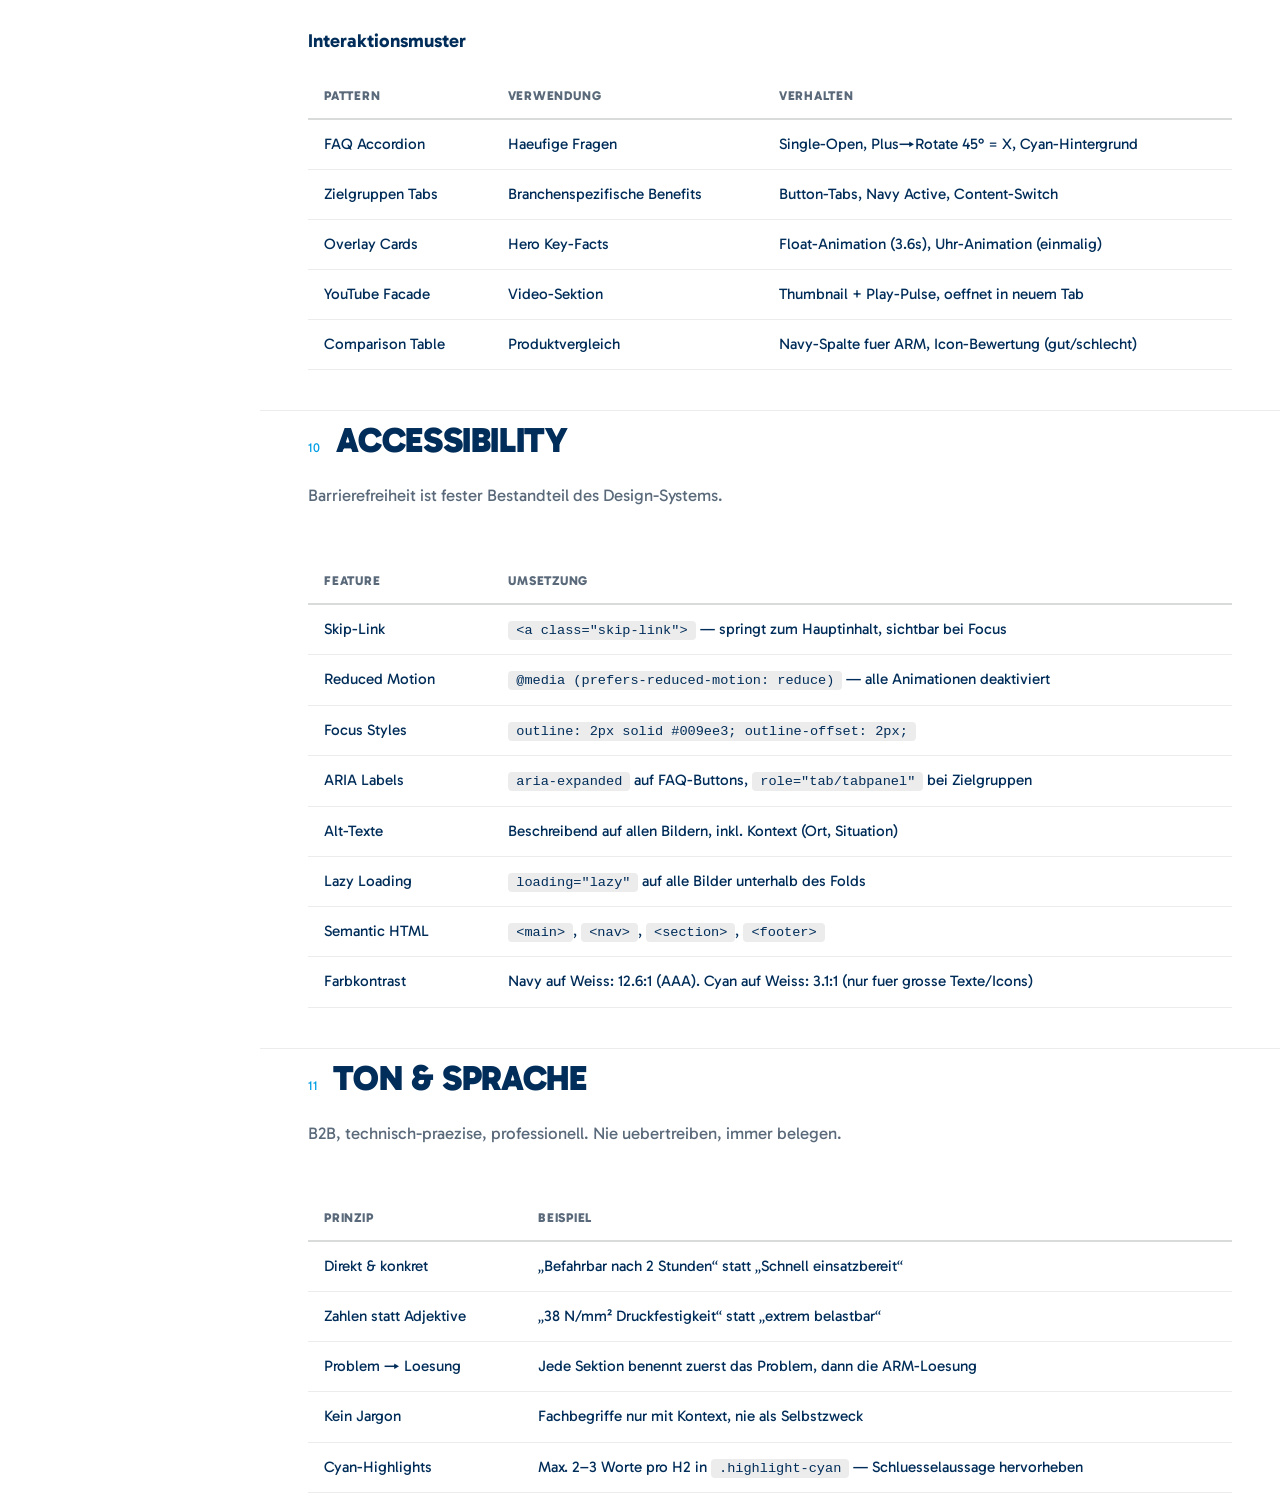
==== commit 63d73dfe: "Konsolidierung auf Designer-Entwurf: Komplett-Ausbau Landing Page + Styleguide v2 - tokens.css v2: D" ====
--- a/styleguide.html
+++ b/styleguide.html
@@ -3,11 +3,10 @@
 <head>
 <meta charset="UTF-8">
 <meta name="viewport" content="width=device-width, initial-scale=1.0">
-<title>KORODUR Corporate Design – Living Styleguide</title>
+<title>KORODUR Corporate Design – Living Styleguide v2</title>
 <link rel="stylesheet" href="tokens.css">
 <style>
 /* ===== STYLEGUIDE LAYOUT ===== */
-
 :root {
   --sg-sidebar-w: 260px;
   --sg-section-pad: 80px;
@@ -17,1084 +16,438 @@
 
 /* ===== SIDEBAR NAV ===== */
 .sg-nav {
-  position: fixed;
-  top: 0;
-  left: 0;
-  width: var(--sg-sidebar-w);
-  height: 100vh;
-  background: var(--primary);
-  color: var(--white);
-  overflow-y: auto;
-  z-index: 100;
-  padding: 32px 0;
-  display: flex;
-  flex-direction: column;
+  position: fixed; top: 0; left: 0;
+  width: var(--sg-sidebar-w); height: 100vh;
+  background: var(--primary); color: var(--white);
+  overflow-y: auto; z-index: 100; padding: 32px 0;
+  display: flex; flex-direction: column;
 }
-.sg-nav-logo {
-  padding: 0 24px 32px;
-  border-bottom: 1px solid rgba(255,255,255,0.15);
-  margin-bottom: 16px;
-}
+.sg-nav-logo { padding: 0 24px 32px; border-bottom: 1px solid rgba(255,255,255,0.15); margin-bottom: 16px; }
 .sg-nav-logo img { height: 40px; width: auto; filter: brightness(0) invert(1); }
 .sg-nav-title {
-  font-size: .7rem;
-  font-weight: 800;
-  text-transform: uppercase;
-  letter-spacing: .12em;
-  color: var(--secondary);
-  padding: 0 24px;
-  margin-bottom: 12px;
+  font-size: .7rem; font-weight: 800; text-transform: uppercase;
+  letter-spacing: .12em; color: var(--secondary); padding: 0 24px; margin-bottom: 12px;
 }
 .sg-nav a {
-  display: flex;
-  align-items: center;
-  gap: 10px;
-  padding: 10px 24px;
-  color: rgba(255,255,255,0.65);
-  font-size: .85rem;
-  font-weight: 700;
-  text-decoration: none;
-  transition: color .2s, background .2s;
-  border-left: 3px solid transparent;
+  display: flex; align-items: center; gap: 10px; padding: 10px 24px;
+  color: rgba(255,255,255,0.65); font-size: .85rem; font-weight: 700;
+  text-decoration: none; transition: color .2s, background .2s; border-left: 3px solid transparent;
 }
-.sg-nav a:hover {
-  color: var(--white);
-  background: rgba(255,255,255,0.06);
-  text-decoration: none;
-}
-.sg-nav a.active {
-  color: var(--white);
-  border-left-color: var(--secondary);
-  background: rgba(255,255,255,0.08);
-}
-.sg-nav a .sg-num {
-  font-size: .7rem;
-  font-weight: 400;
-  color: rgba(255,255,255,0.35);
-  min-width: 20px;
-}
+.sg-nav a:hover { color: var(--white); background: rgba(255,255,255,0.06); text-decoration: none; }
+.sg-nav a.active { color: var(--white); border-left-color: var(--secondary); background: rgba(255,255,255,0.08); }
+.sg-nav a .sg-num { font-size: .7rem; font-weight: 400; color: rgba(255,255,255,0.35); min-width: 20px; }
 .sg-nav a.active .sg-num { color: var(--secondary); }
-
-.sg-nav-footer {
-  margin-top: auto;
-  padding: 24px;
-  border-top: 1px solid rgba(255,255,255,0.15);
-  font-size: .75rem;
-  color: rgba(255,255,255,0.4);
-  line-height: 1.5;
-}
+.sg-nav-footer { margin-top: auto; padding: 24px; border-top: 1px solid rgba(255,255,255,0.15); font-size: .75rem; color: rgba(255,255,255,0.4); line-height: 1.5; }
 
 /* ===== MAIN CONTENT ===== */
-.sg-main {
-  margin-left: var(--sg-sidebar-w);
-  flex: 1;
-  min-width: 0;
-}
+.sg-main { margin-left: var(--sg-sidebar-w); flex: 1; min-width: 0; }
 
 /* ===== HERO ===== */
-.sg-hero {
-  background: var(--primary);
-  color: var(--white);
-  padding: 100px 0 80px;
-}
-.sg-hero h1 {
-  font-weight: 900;
-  font-size: clamp(2.4rem, 5vw, 3.8rem);
-  text-transform: uppercase;
-  color: var(--white);
-  line-height: 1.05;
-  margin-bottom: 20px;
-}
-.sg-hero .sg-version {
-  display: inline-block;
-  background: var(--secondary);
-  color: var(--white);
-  font-size: .75rem;
-  font-weight: 800;
-  text-transform: uppercase;
-  letter-spacing: .08em;
-  padding: 4px 12px;
-  margin-bottom: 24px;
-}
-.sg-hero p {
-  font-size: 1.15rem;
-  color: rgba(255,255,255,0.75);
-  max-width: 640px;
-  line-height: 1.7;
-}
+.sg-hero { background: var(--primary); color: var(--white); padding: 100px 0 80px; }
+.sg-hero h1 { font-weight: 900; font-size: clamp(2.4rem, 5vw, 3.8rem); text-transform: uppercase; color: var(--white); line-height: 1.05; margin-bottom: 20px; }
+.sg-hero .sg-version { display: inline-block; background: var(--secondary); color: var(--white); font-size: .75rem; font-weight: 800; text-transform: uppercase; letter-spacing: .08em; padding: 4px 12px; margin-bottom: 24px; }
+.sg-hero p { font-size: 1.15rem; color: rgba(255,255,255,0.75); max-width: 640px; line-height: 1.7; }
 
 /* ===== SECTIONS ===== */
 .sg-section { padding: var(--sg-section-pad) 0; border-bottom: 1px solid var(--light-gray); }
 .sg-section:last-child { border-bottom: none; }
-
-.sg-section-header {
-  display: flex;
-  align-items: baseline;
-  gap: 16px;
-  margin-bottom: 12px;
-}
-.sg-section-num {
-  font-size: .8rem;
-  font-weight: 400;
-  color: var(--secondary);
-  letter-spacing: .05em;
-}
-.sg-section h2 {
-  font-weight: 900;
-  font-size: clamp(1.6rem, 3vw, 2.2rem);
-  text-transform: uppercase;
-  letter-spacing: -0.01em;
-}
-.sg-section .sg-intro {
-  font-size: 1.05rem;
-  color: #5a6a7a;
-  max-width: 720px;
-  margin-bottom: 48px;
-  line-height: 1.7;
-}
-
-/* ===== COMING SOON ===== */
-.sg-coming-soon {
-  background: var(--light-gray);
-  border: 2px dashed var(--mid-gray);
-  padding: 48px 40px;
-  text-align: center;
-}
-.sg-coming-soon-label {
-  font-weight: 800;
-  font-size: .75rem;
-  text-transform: uppercase;
-  letter-spacing: .15em;
-  color: var(--mid-gray);
-  margin-bottom: 12px;
-}
-.sg-coming-soon p {
-  color: #8a939e;
-  font-size: .95rem;
-  margin-bottom: 0;
-}
-
-/* ===== LOGO SECTION ===== */
-.sg-logo-display {
-  background: var(--white);
-  border: 1px solid var(--light-gray);
-  padding: 60px;
-  display: flex;
-  align-items: center;
-  justify-content: center;
-  margin-bottom: 32px;
-}
-.sg-logo-display img { height: 80px; width: auto; }
-
-.sg-logo-sizes {
-  display: grid;
-  grid-template-columns: repeat(3, 1fr);
-  gap: 24px;
-  margin-bottom: 40px;
-}
-.sg-logo-size-item {
-  background: var(--white);
-  border: 1px solid var(--light-gray);
-  padding: 32px;
-  display: flex;
-  flex-direction: column;
-  align-items: center;
-  gap: 16px;
-}
-.sg-logo-size-item img { width: auto; }
-.sg-logo-size-item .sg-label {
-  font-size: .8rem;
-  font-weight: 700;
-  text-transform: uppercase;
-  letter-spacing: .05em;
-  color: #5a6a7a;
-}
-
-.sg-logo-protection {
-  display: inline-block;
-  position: relative;
-  padding: 40px;
-  border: 2px dashed var(--secondary);
-  margin-bottom: 40px;
-}
-.sg-logo-protection img { height: 60px; }
-.sg-logo-protection::after {
-  content: "Schutzraum = O";
-  position: absolute;
-  bottom: 8px;
-  right: 12px;
-  font-size: .7rem;
-  font-weight: 700;
-  color: var(--secondary);
-  text-transform: uppercase;
-  letter-spacing: .05em;
-}
-
-.sg-do-dont {
-  display: grid;
-  grid-template-columns: 1fr 1fr;
-  gap: 24px;
-  margin-top: 32px;
-}
-.sg-do, .sg-dont {
-  padding: 32px;
-  text-align: center;
-}
-.sg-do {
-  background: var(--white);
-  border: 2px solid #2a9d4e;
-}
-.sg-dont {
-  background: var(--white);
-  border: 2px solid #c0392b;
-}
-.sg-do-label, .sg-dont-label {
-  font-size: .75rem;
-  font-weight: 800;
-  text-transform: uppercase;
-  letter-spacing: .12em;
-  margin-bottom: 16px;
-}
-.sg-do-label { color: #2a9d4e; }
-.sg-dont-label { color: #c0392b; }
-.sg-do img, .sg-dont img { height: 48px; margin: 0 auto; }
-.sg-dont-logo-on-color {
-  background: var(--primary);
-  display: inline-block;
-  padding: 16px 24px;
-}
-.sg-dont-logo-on-color img { filter: brightness(0) invert(1); }
-
-/* ===== FARBEN SECTION ===== */
-.sg-swatches {
-  display: grid;
-  grid-template-columns: repeat(4, 1fr);
-  gap: 24px;
-  margin-bottom: 40px;
-}
-.sg-swatch { border: 1px solid var(--light-gray); overflow: hidden; }
-.sg-swatch-color {
-  height: 140px;
-  display: flex;
-  align-items: flex-end;
-  padding: 16px;
-}
-.sg-swatch-color span {
-  font-size: .8rem;
-  font-weight: 700;
-  text-transform: uppercase;
-  letter-spacing: .05em;
-}
-.sg-swatch-info {
-  padding: 16px;
-  background: var(--white);
-}
-.sg-swatch-info dt {
-  font-size: .7rem;
-  font-weight: 400;
-  color: #8a939e;
-  text-transform: uppercase;
-  letter-spacing: .05em;
-  margin-bottom: 2px;
-}
-.sg-swatch-info dd {
-  font-size: .85rem;
-  font-weight: 700;
-  margin-bottom: 10px;
-}
-
-/* ===== FARBVERTEILUNG ===== */
-.sg-color-weight {
-  display: flex;
-  height: 64px;
-  border: 1px solid var(--light-gray);
-  overflow: hidden;
-  margin-bottom: 16px;
-}
-.sg-color-weight > div {
-  display: flex;
-  align-items: center;
-  justify-content: center;
-  font-size: .75rem;
-  font-weight: 700;
-  text-transform: uppercase;
-  letter-spacing: .05em;
-}
-
-.sg-color-usage {
-  display: grid;
-  grid-template-columns: repeat(2, 1fr);
-  gap: 24px;
-  margin-top: 32px;
-}
-.sg-color-usage-item {
-  display: flex;
-  gap: 16px;
-  align-items: flex-start;
-}
-.sg-color-usage-dot {
-  width: 12px;
-  height: 12px;
-  border-radius: 50%;
-  flex-shrink: 0;
-  margin-top: 5px;
-}
-.sg-color-usage-item p { margin-bottom: 0; font-size: .9rem; }
-.sg-color-usage-item strong { display: block; margin-bottom: 4px; font-size: .85rem; text-transform: uppercase; letter-spacing: .03em; }
-
-/* ===== TYPOGRAFIE SECTION ===== */
-.sg-type-specimen {
-  margin-bottom: 40px;
-}
-.sg-type-row {
-  display: flex;
-  align-items: baseline;
-  gap: 32px;
-  padding: 24px 0;
-  border-bottom: 1px solid var(--light-gray);
-}
-.sg-type-meta {
-  min-width: 180px;
-  flex-shrink: 0;
-}
-.sg-type-meta .sg-weight-name {
-  font-size: .85rem;
-  font-weight: 700;
-  text-transform: uppercase;
-  letter-spacing: .03em;
-  margin-bottom: 4px;
-}
-.sg-type-meta .sg-weight-value {
-  font-size: .75rem;
-  color: #8a939e;
-}
-.sg-type-sample {
-  font-size: 1.6rem;
-  line-height: 1.4;
-  text-transform: uppercase;
-}
-
-.sg-type-hierarchy {
-  margin-bottom: 40px;
-}
-.sg-type-h-row {
-  padding: 24px 0;
-  border-bottom: 1px solid var(--light-gray);
-  display: flex;
-  align-items: baseline;
-  gap: 32px;
-}
-.sg-type-h-meta {
-  min-width: 180px;
-  flex-shrink: 0;
-}
-.sg-type-h-meta .sg-h-label {
-  font-size: .85rem;
-  font-weight: 700;
-  text-transform: uppercase;
-  color: var(--secondary);
-  margin-bottom: 4px;
-}
-.sg-type-h-meta .sg-h-specs {
-  font-size: .7rem;
-  color: #8a939e;
-  line-height: 1.6;
-}
-
-.sg-rule-box {
-  background: var(--light-gray);
-  border-left: 4px solid var(--secondary);
-  padding: 24px 28px;
-  margin: 32px 0;
-}
-.sg-rule-box strong {
-  display: block;
-  font-size: .8rem;
-  text-transform: uppercase;
-  letter-spacing: .08em;
-  color: var(--secondary);
-  margin-bottom: 8px;
-}
-.sg-rule-box p { margin-bottom: 0; font-size: .95rem; }
-
-.sg-type-fallback {
-  display: grid;
-  grid-template-columns: 1fr 1fr;
-  gap: 24px;
-  margin-top: 32px;
-}
-.sg-type-fallback-item {
-  padding: 24px;
-  border: 1px solid var(--light-gray);
-}
-.sg-type-fallback-item .sg-label {
-  font-size: .75rem;
-  font-weight: 700;
-  text-transform: uppercase;
-  letter-spacing: .08em;
-  color: var(--secondary);
-  margin-bottom: 12px;
-}
-.sg-type-fallback-item p { font-size: 1.1rem; margin-bottom: 0; }
-
-/* ===== TON & SPRACHE ===== */
-.sg-tone-rules {
-  display: grid;
-  grid-template-columns: 1fr 1fr;
-  gap: 24px;
-  margin-bottom: 32px;
-}
-.sg-tone-rule {
-  padding: 24px;
-  border: 1px solid var(--light-gray);
-}
-.sg-tone-rule .sg-label {
-  font-size: .75rem;
-  font-weight: 800;
-  text-transform: uppercase;
-  letter-spacing: .08em;
-  margin-bottom: 12px;
-}
-.sg-tone-rule.do { border-left: 3px solid #2a9d4e; }
-.sg-tone-rule.do .sg-label { color: #2a9d4e; }
-.sg-tone-rule.dont { border-left: 3px solid #c0392b; }
-.sg-tone-rule.dont .sg-label { color: #c0392b; }
-.sg-tone-rule p { font-size: .9rem; margin-bottom: 0; }
-
-/* ===== ANWENDUNGSBEISPIELE ===== */
-.sg-examples {
-  display: grid;
-  grid-template-columns: repeat(3, 1fr);
-  gap: 24px;
-}
-.sg-example-card {
-  border: 1px solid var(--light-gray);
-  padding: 32px;
-  text-align: center;
-  transition: border-color .2s;
-}
-.sg-example-card:hover { border-color: var(--secondary); }
-.sg-example-card h3 {
-  font-size: 1rem;
-  font-weight: 800;
-  text-transform: uppercase;
-  margin-bottom: 8px;
-}
-.sg-example-card p { font-size: .85rem; color: #5a6a7a; margin-bottom: 16px; }
-.sg-example-card a {
-  font-size: .8rem;
-  font-weight: 700;
-  text-transform: uppercase;
-  letter-spacing: .05em;
-}
-
-/* ===== RESPONSIVE ===== */
-@media (max-width: 960px) {
-  :root { --sg-sidebar-w: 0px; }
-  .sg-nav {
-    position: fixed;
-    top: 0;
-    left: -280px;
-    width: 280px;
-    transition: left .3s;
-  }
-  .sg-nav.open { left: 0; }
-  .sg-main { margin-left: 0; }
-  .sg-mobile-toggle {
-    display: flex !important;
-    position: fixed;
-    top: 16px;
-    left: 16px;
-    z-index: 200;
-    width: 44px;
-    height: 44px;
-    background: var(--primary);
-    color: var(--white);
-    border: none;
-    align-items: center;
-    justify-content: center;
-    font-size: 1.3rem;
-    cursor: pointer;
-  }
-  .sg-nav-overlay {
-    display: none;
-    position: fixed;
-    inset: 0;
-    background: rgba(0,0,0,0.4);
-    z-index: 90;
-  }
-  .sg-nav.open ~ .sg-nav-overlay { display: block; }
-  .sg-swatches { grid-template-columns: repeat(2, 1fr); }
-  .sg-logo-sizes { grid-template-columns: 1fr; }
-  .sg-do-dont { grid-template-columns: 1fr; }
-  .sg-type-row { flex-direction: column; gap: 8px; }
-  .sg-type-h-row { flex-direction: column; gap: 8px; }
-  .sg-type-fallback { grid-template-columns: 1fr; }
-  .sg-tone-rules { grid-template-columns: 1fr; }
-  .sg-examples { grid-template-columns: 1fr; }
-  .sg-color-usage { grid-template-columns: 1fr; }
-}
-
-.sg-mobile-toggle { display: none; }
+.sg-section-header { display: flex; align-items: baseline; gap: 16px; margin-bottom: 12px; }
+.sg-section-num { font-size: .8rem; font-weight: 400; color: var(--secondary); letter-spacing: .05em; }
+.sg-section h2 { font-weight: 900; font-size: clamp(1.6rem, 3vw, 2.2rem); text-transform: uppercase; letter-spacing: -0.01em; }
+.sg-section .sg-intro { font-size: 1.05rem; color: #5a6a7a; max-width: 720px; margin-bottom: 48px; line-height: 1.7; }
+
+/* ===== UTILITIES ===== */
+.sg-pad { padding: 0 48px; }
+
+/* Color Swatches */
+.sg-swatches { display: grid; grid-template-columns: repeat(auto-fill, minmax(180px, 1fr)); gap: 20px; margin-bottom: 40px; }
+.sg-swatch { border-radius: var(--card-radius); overflow: hidden; box-shadow: var(--card-shadow); }
+.sg-swatch-color { height: 100px; }
+.sg-swatch-info { padding: 16px; background: var(--white); }
+.sg-swatch-info strong { display: block; font-size: .9rem; margin-bottom: 4px; }
+.sg-swatch-info code { font-size: .8rem; color: #5a6a7a; }
+
+/* Token Table */
+.sg-token-table { width: 100%; border-collapse: collapse; margin-bottom: 40px; }
+.sg-token-table th { text-align: left; padding: 12px 16px; font-size: .8rem; font-weight: 800; text-transform: uppercase; letter-spacing: .06em; color: #5a6a7a; border-bottom: 2px solid var(--mid-gray); }
+.sg-token-table td { padding: 12px 16px; border-bottom: 1px solid var(--light-gray); font-size: .95rem; }
+.sg-token-table td code { background: var(--light-gray); padding: 2px 8px; border-radius: 4px; font-size: .85rem; }
+
+/* Typography Specimen */
+.sg-type-specimen { margin-bottom: 32px; padding: 32px; background: var(--light-gray); border-radius: var(--card-radius); }
+.sg-type-specimen .label { font-size: .75rem; font-weight: 700; color: var(--secondary); text-transform: uppercase; letter-spacing: .08em; margin-bottom: 8px; }
+
+/* Component Demo */
+.sg-demo { padding: 40px; background: var(--light-gray); border-radius: var(--card-radius); margin-bottom: 24px; display: flex; flex-wrap: wrap; gap: 16px; align-items: center; }
+.sg-demo-dark { background: var(--primary); }
+.sg-demo-label { font-size: .75rem; font-weight: 700; color: #5a6a7a; text-transform: uppercase; letter-spacing: .08em; margin-bottom: 8px; }
+.sg-demo-grid { display: grid; grid-template-columns: repeat(auto-fill, minmax(200px, 1fr)); gap: 24px; margin-bottom: 32px; }
+
+/* Cards in Demo */
+.sg-card-demo { display: grid; grid-template-columns: repeat(3, 1fr); gap: 24px; margin-bottom: 32px; }
+
+/* Breakpoint Table */
+.sg-bp-bar { display: flex; gap: 2px; margin-bottom: 24px; border-radius: var(--card-radius); overflow: hidden; }
+.sg-bp-segment { padding: 16px 20px; text-align: center; }
+.sg-bp-segment strong { display: block; font-size: .85rem; }
+.sg-bp-segment span { font-size: .75rem; opacity: 0.7; }
 </style>
 </head>
 <body>
 
-<!-- Mobile Toggle -->
-<button class="sg-mobile-toggle" onclick="document.querySelector('.sg-nav').classList.toggle('open')" aria-label="Navigation">&#9776;</button>
-
 <!-- ===== SIDEBAR ===== -->
-<nav class="sg-nav" id="sg-nav">
-  <div class="sg-nav-logo">
-    <img src="assets/korodur-logo.png" alt="KORODUR">
-  </div>
-  <div class="sg-nav-title">Styleguide</div>
-  <a href="#logo"><span class="sg-num">01</span> Logo</a>
+<nav class="sg-nav">
+  <div class="sg-nav-logo"><img src="assets/korodur-logo.png" alt="KORODUR"></div>
+  <div class="sg-nav-title">Styleguide v2.0</div>
+  <a href="#logo" class="active"><span class="sg-num">01</span> Logo</a>
   <a href="#farben"><span class="sg-num">02</span> Farben</a>
   <a href="#typografie"><span class="sg-num">03</span> Typografie</a>
-  <a href="#farbverteilung"><span class="sg-num">04</span> Farbverteilung</a>
-  <a href="#buttons"><span class="sg-num">05</span> Buttons</a>
-  <a href="#spacing"><span class="sg-num">06</span> Spacing & Grid</a>
-  <a href="#icons"><span class="sg-num">07</span> Icons</a>
-  <a href="#bildsprache"><span class="sg-num">08</span> Bildsprache</a>
-  <a href="#karten"><span class="sg-num">09</span> Karten & Container</a>
-  <a href="#formulare"><span class="sg-num">10</span> Formulare & Inputs</a>
-  <a href="#navigation"><span class="sg-num">11</span> Navigation & Header</a>
-  <a href="#footer"><span class="sg-num">12</span> Footer</a>
-  <a href="#breakpoints"><span class="sg-num">13</span> Responsive</a>
-  <a href="#ton"><span class="sg-num">14</span> Ton & Sprache</a>
-  <a href="#beispiele"><span class="sg-num">15</span> Anwendungsbeispiele</a>
-  <div class="sg-nav-footer">
-    KORODUR Corporate Design<br>
-    Living Styleguide v1.0<br>
-    Stand: März 2026
-  </div>
+  <a href="#buttons"><span class="sg-num">04</span> Buttons</a>
+  <a href="#cards"><span class="sg-num">05</span> Cards</a>
+  <a href="#icons"><span class="sg-num">06</span> Icon-Boxen</a>
+  <a href="#spacing"><span class="sg-num">07</span> Spacing</a>
+  <a href="#breakpoints"><span class="sg-num">08</span> Breakpoints</a>
+  <a href="#patterns"><span class="sg-num">09</span> Patterns</a>
+  <a href="#accessibility"><span class="sg-num">10</span> Accessibility</a>
+  <a href="#tonvoice"><span class="sg-num">11</span> Ton &amp; Sprache</a>
+  <div class="sg-nav-footer">KORODUR Corporate Design<br>Living Styleguide v2.0<br>Stand: April 2026</div>
 </nav>
 
-<div class="sg-nav-overlay" onclick="document.querySelector('.sg-nav').classList.remove('open')"></div>
-
 <!-- ===== MAIN ===== -->
-<main class="sg-main">
-
-  <!-- HERO -->
+<div class="sg-main">
+
+  <!-- Hero -->
   <section class="sg-hero">
-    <div class="container">
-      <span class="sg-version">Version 1.0 &middot; März 2026</span>
-      <h1>CORPORATE DESIGN<br>STYLEGUIDE</h1>
-      <p>Das verbindliche Gestaltungshandbuch für alle digitalen und analogen Anwendungen der Marke KORODUR. Dieses Dokument wächst mit jeder Designentscheidung.</p>
-    </div>
-  </section>
-
-  <!-- ===== 01 LOGO ===== -->
-  <section class="sg-section" id="logo">
-    <div class="container">
-      <div class="sg-section-header">
-        <span class="sg-section-num">01</span>
-        <h2>LOGO</h2>
+    <div class="sg-pad">
+      <div class="sg-version">Version 2.0 – April 2026</div>
+      <h1>KORODUR<br>Living Styleguide</h1>
+      <p>Verbindliche Design-Grundlage fuer alle KORODUR-Landingpages. Basierend auf dem externen Designer-Entwurf, vereinheitlicht und erweitert.</p>
+    </div>
+  </section>
+
+  <!-- 01 LOGO -->
+  <section class="sg-section sg-pad" id="logo">
+    <div class="sg-section-header"><span class="sg-section-num">01</span><h2>Logo</h2></div>
+    <p class="sg-intro">Das KORODUR-Logo wird ausschliesslich in der Farbvariante auf weissem Hintergrund verwendet. Mindestgroesse: 40px Hoehe.</p>
+
+    <div style="background:#fff; border:1px solid var(--light-gray); padding:60px; display:flex; align-items:center; justify-content:center; border-radius:var(--card-radius); margin-bottom:32px;">
+      <img src="assets/korodur-logo.png" alt="KORODUR Logo" style="height:80px;">
+    </div>
+
+    <table class="sg-token-table">
+      <thead><tr><th>Eigenschaft</th><th>Wert</th></tr></thead>
+      <tbody>
+        <tr><td>Navigation (Desktop)</td><td><code>height: 90px</code></td></tr>
+        <tr><td>Navigation (Mobile)</td><td><code>height: 52px</code></td></tr>
+        <tr><td>Styleguide Sidebar</td><td><code>height: 40px</code> + Invert-Filter</td></tr>
+        <tr><td>Schutzraum</td><td>Mindestens 50% der Logo-Hoehe</td></tr>
+        <tr><td>Hintergrund</td><td>Nur auf Weiss (<code>#ffffff</code>)</td></tr>
+      </tbody>
+    </table>
+  </section>
+
+  <!-- 02 FARBEN -->
+  <section class="sg-section sg-pad" id="farben">
+    <div class="sg-section-header"><span class="sg-section-num">02</span><h2>Farben</h2></div>
+    <p class="sg-intro">Zweifarbiges System: Navy als Primaerfarbe, Cyan als Akzent. Graustufen fuer Hintergruende und Subtexte.</p>
+
+    <div class="sg-swatches">
+      <div class="sg-swatch"><div class="sg-swatch-color" style="background:#002d59;"></div><div class="sg-swatch-info"><strong>Navy (Primary)</strong><code>#002d59</code><br><code>Pantone 295 C</code></div></div>
+      <div class="sg-swatch"><div class="sg-swatch-color" style="background:#009ee3;"></div><div class="sg-swatch-info"><strong>Cyan (Secondary)</strong><code>#009ee3</code></div></div>
+      <div class="sg-swatch"><div class="sg-swatch-color" style="background:#ffffff; border:1px solid #ececed;"></div><div class="sg-swatch-info"><strong>White</strong><code>#ffffff</code></div></div>
+      <div class="sg-swatch"><div class="sg-swatch-color" style="background:#f5f5f6;"></div><div class="sg-swatch-info"><strong>Icon BG</strong><code>#f5f5f6</code></div></div>
+      <div class="sg-swatch"><div class="sg-swatch-color" style="background:#e8edf5;"></div><div class="sg-swatch-info"><strong>Bullet BG</strong><code>#e8edf5</code></div></div>
+      <div class="sg-swatch"><div class="sg-swatch-color" style="background:#ececed;"></div><div class="sg-swatch-info"><strong>Light Gray</strong><code>#ececed</code></div></div>
+      <div class="sg-swatch"><div class="sg-swatch-color" style="background:#d9dada;"></div><div class="sg-swatch-info"><strong>Mid Gray</strong><code>#d9dada</code></div></div>
+    </div>
+
+    <h3 style="margin-bottom:16px;">Farbverteilung</h3>
+    <table class="sg-token-table">
+      <thead><tr><th>Bereich</th><th>Farbe</th><th>Verwendung</th></tr></thead>
+      <tbody>
+        <tr><td>Hintergruende</td><td><code>#ffffff</code> / <code>rgba(245,245,246,0.45)</code></td><td>Abwechselnd Weiss und helles Grau</td></tr>
+        <tr><td>Dark Sections</td><td><code>#002d59</code></td><td>Technik-Sektion, CTA, Footer-Bereich</td></tr>
+        <tr><td>Text</td><td><code>#002d59</code></td><td>Alle Ueberschriften und Fliesstext</td></tr>
+        <tr><td>Subtext</td><td><code>#002d59</code> + <code>opacity: 0.55–0.72</code></td><td>Beschreibungen, Meta-Informationen</td></tr>
+        <tr><td>Akzent</td><td><code>#009ee3</code></td><td>Buttons, Links, Badges, Highlight-Worte</td></tr>
+      </tbody>
+    </table>
+  </section>
+
+  <!-- 03 TYPOGRAFIE -->
+  <section class="sg-section sg-pad" id="typografie">
+    <div class="sg-section-header"><span class="sg-section-num">03</span><h2>Typografie</h2></div>
+    <p class="sg-intro">Gabarito als einzige Schriftfamilie. Arial als System-Fallback. Keine Serifenschriften.</p>
+
+    <div class="sg-type-specimen">
+      <div class="label">H1 – Hero Headline</div>
+      <div style="font-size:48px; font-weight:900; line-height:1.08; color:var(--primary);">Einmal reparieren.<br><span style="color:var(--secondary);">Dauerhaft halten.</span></div>
+    </div>
+
+    <div class="sg-type-specimen">
+      <div class="label">H2 – Section Headline</div>
+      <div style="font-size:36px; font-weight:900; line-height:1.12; color:var(--primary);">Warum Kaltmischgut <span style="color:var(--secondary);">nicht reicht</span></div>
+    </div>
+
+    <div class="sg-type-specimen">
+      <div class="label">H3 – Card Headline</div>
+      <div style="font-size:18px; font-weight:800; line-height:1.25; color:var(--primary);">Schnell drin – schnell wieder draussen</div>
+    </div>
+
+    <div class="sg-type-specimen">
+      <div class="label">Body / Section Sub</div>
+      <div style="font-size:18px; font-weight:400; line-height:1.65; color:var(--primary); opacity:0.68;">Frostschaeden, Schlagloecher, absackende Schachtabdeckungen – das Schadensbild kennt jeder.</div>
+    </div>
+
+    <table class="sg-token-table">
+      <thead><tr><th>Element</th><th>Size</th><th>Weight</th><th>Line-Height</th></tr></thead>
+      <tbody>
+        <tr><td>H1</td><td><code>48px</code> (Desktop) / <code>30px</code> (Mobile)</td><td><code>900</code></td><td><code>1.08</code></td></tr>
+        <tr><td>H2</td><td><code>36px</code> (Desktop) / <code>24px</code> (Mobile)</td><td><code>900</code></td><td><code>1.12</code></td></tr>
+        <tr><td>H3</td><td><code>18px</code></td><td><code>800</code></td><td><code>1.25</code></td></tr>
+        <tr><td>Body</td><td><code>18px</code></td><td><code>400</code></td><td><code>1.65</code></td></tr>
+        <tr><td>Button</td><td><code>18px</code> (Desktop) / <code>15px</code> (Mobile)</td><td><code>800</code></td><td><code>1</code></td></tr>
+        <tr><td>Badge</td><td><code>11–13px</code></td><td><code>700–800</code></td><td><code>1</code></td></tr>
+        <tr><td>Meta / Label</td><td><code>14–15px</code></td><td><code>400–700</code></td><td><code>1.3</code></td></tr>
+      </tbody>
+    </table>
+  </section>
+
+  <!-- 04 BUTTONS -->
+  <section class="sg-section sg-pad" id="buttons">
+    <div class="sg-section-header"><span class="sg-section-num">04</span><h2>Buttons</h2></div>
+    <p class="sg-intro">Zwei Button-Varianten: Primary (Cyan, ausgefuellt) und Ghost (Navy, Outline). Border-Radius: 6px.</p>
+
+    <div class="sg-demo">
+      <a href="#" class="btn" onclick="return false;">Jetzt anfragen</a>
+      <a href="#" class="btn btn-ghost" onclick="return false;">Mehr erfahren</a>
+    </div>
+
+    <table class="sg-token-table">
+      <thead><tr><th>Eigenschaft</th><th>Primary</th><th>Ghost</th></tr></thead>
+      <tbody>
+        <tr><td>Background</td><td><code>#009ee3</code></td><td><code>transparent</code></td></tr>
+        <tr><td>Color</td><td><code>#ffffff</code></td><td><code>#002d59</code></td></tr>
+        <tr><td>Border</td><td><code>none</code></td><td><code>2px solid #002d59</code></td></tr>
+        <tr><td>Border-Radius</td><td colspan="2"><code>6px</code></td></tr>
+        <tr><td>Padding</td><td><code>16px 30px</code></td><td><code>14px 28px</code></td></tr>
+        <tr><td>Font-Weight</td><td colspan="2"><code>800</code></td></tr>
+        <tr><td>Hover</td><td><code>#0090d0</code> + Shadow</td><td>Fill Navy + White Text</td></tr>
+      </tbody>
+    </table>
+  </section>
+
+  <!-- 05 CARDS -->
+  <section class="sg-section sg-pad" id="cards">
+    <div class="sg-section-header"><span class="sg-section-num">05</span><h2>Cards</h2></div>
+    <p class="sg-intro">Cards mit 14px Radius und weichem Shadow. Highlight-Variante in Navy fuer visuelle Ankerpunkte.</p>
+
+    <div class="sg-card-demo">
+      <div class="card" style="padding:36px 32px;">
+        <div class="card-icon-box">
+          <svg viewBox="0 0 26 26" fill="none"><circle cx="13" cy="13" r="10" stroke="#009ee3" stroke-width="2"/><path d="M13 7.5V13.5L16.5 16" stroke="#009ee3" stroke-width="2" stroke-linecap="round"/></svg>
+        </div>
+        <h3 style="font-size:18px; font-weight:800; margin-bottom:12px;">Standard Card</h3>
+        <p style="font-size:18px; opacity:0.7; margin:0;">Weisser Hintergrund, 14px Radius, weicher Shadow auf Hover.</p>
       </div>
-      <p class="sg-intro">Es gibt nur eine farbige Variante des KORODUR-Logos. Das Logo wird nie im Negativ gesetzt und steht immer auf weißem Hintergrund.</p>
-
-      <!-- Logo Display -->
-      <div class="sg-logo-display">
-        <img src="assets/korodur-logo.png" alt="KORODUR Logo">
+
+      <div class="card card-highlight" style="padding:36px 32px;">
+        <div class="card-icon-box">
+          <svg viewBox="0 0 26 26" fill="none"><circle cx="13" cy="13" r="10" stroke="#009ee3" stroke-width="2"/><path d="M8.5 13.5L11.5 16.5L17.5 10" stroke="#009ee3" stroke-width="2" stroke-linecap="round"/></svg>
+        </div>
+        <h3 class="card-h3" style="font-size:18px; font-weight:800; margin-bottom:12px;">Highlight Card</h3>
+        <p class="card-p" style="font-size:18px; margin:0;">Navy-Hintergrund fuer CTA oder Loesung. Text in Weiss.</p>
       </div>
 
-      <!-- Sizes -->
-      <h3 style="font-weight:800; text-transform:uppercase; font-size:.9rem; letter-spacing:.05em; margin-bottom:20px;">GRÖSSEN</h3>
-      <div class="sg-logo-sizes">
-        <div class="sg-logo-size-item">
-          <img src="assets/korodur-logo.png" alt="Logo gross" style="height:80px;">
-          <span class="sg-label">Gross</span>
+      <div class="card" style="padding:36px 32px;">
+        <div class="card-icon-box">
+          <svg viewBox="0 0 26 26" fill="none"><rect x="3" y="3" width="20" height="20" rx="3" stroke="#009ee3" stroke-width="2"/></svg>
         </div>
-        <div class="sg-logo-size-item">
-          <img src="assets/korodur-logo.png" alt="Logo mittel" style="height:48px;">
-          <span class="sg-label">Mittel</span>
-        </div>
-        <div class="sg-logo-size-item">
-          <img src="assets/korodur-logo.png" alt="Logo minimum" style="height:28px;">
-          <span class="sg-label">Mindestgröße (15 mm)</span>
-        </div>
+        <h3 style="font-size:18px; font-weight:800; margin-bottom:12px;">Image Card</h3>
+        <p style="font-size:18px; opacity:0.7; margin:0;">Fuer Referenzen und Berater: Bild oben, Content unten.</p>
       </div>
-
-      <!-- Schutzraum -->
-      <h3 style="font-weight:800; text-transform:uppercase; font-size:.9rem; letter-spacing:.05em; margin-bottom:20px;">SCHUTZRAUM</h3>
-      <p style="margin-bottom:20px; font-size:.95rem;">Um das Logo muss zu allen Seiten ein Schutzraum frei bleiben. Dieser entspricht der Höhe und Breite des Buchstabens "O" aus dem Logoschriftzug.</p>
-      <div class="sg-logo-protection">
-        <img src="assets/korodur-logo.png" alt="Logo mit Schutzraum">
+    </div>
+
+    <table class="sg-token-table">
+      <thead><tr><th>Token</th><th>Wert</th></tr></thead>
+      <tbody>
+        <tr><td><code>--card-radius</code></td><td><code>14px</code></td></tr>
+        <tr><td><code>--card-shadow</code></td><td><code>0 8px 40px rgba(0,45,89,0.10)</code></td></tr>
+        <tr><td><code>--card-shadow-hover</code></td><td><code>0 12px 48px rgba(0,45,89,0.16)</code></td></tr>
+        <tr><td>Padding</td><td><code>36px 32px</code> (Standard) / <code>24px 28px</code> (Card Body mit Bild)</td></tr>
+        <tr><td>Highlight BG</td><td><code>#002d59</code></td></tr>
+        <tr><td>Highlight Text</td><td><code>#ffffff</code> / <code>rgba(255,255,255,0.72)</code></td></tr>
+      </tbody>
+    </table>
+  </section>
+
+  <!-- 06 ICON-BOXEN -->
+  <section class="sg-section sg-pad" id="icons">
+    <div class="sg-section-header"><span class="sg-section-num">06</span><h2>Icon-Boxen</h2></div>
+    <p class="sg-intro">Quadratische Boxen mit abgerundeten Ecken. Immer Cyan-Icons auf grauem Hintergrund.</p>
+
+    <div class="sg-demo">
+      <div class="card-icon-box"><svg viewBox="0 0 26 26" fill="none"><circle cx="13" cy="13" r="10" stroke="#009ee3" stroke-width="2"/></svg></div>
+      <div style="width:32px; height:32px; background:#e8edf5; border-radius:50%; display:flex; align-items:center; justify-content:center;">
+        <svg viewBox="0 0 15 15" fill="none" width="15" height="15"><path d="M2.5 8L5.8 11.5L12.5 4" stroke="#009ee3" stroke-width="2" stroke-linecap="round" stroke-linejoin="round"/></svg>
       </div>
-
-      <!-- Do / Don't -->
-      <h3 style="font-weight:800; text-transform:uppercase; font-size:.9rem; letter-spacing:.05em; margin-bottom:20px;">VERWENDUNG</h3>
-      <div class="sg-do-dont">
-        <div class="sg-do">
-          <div class="sg-do-label">Richtig</div>
-          <img src="assets/korodur-logo.png" alt="Logo auf Weiss">
-          <p class="micro-copy">Logo auf weißem Hintergrund</p>
-        </div>
-        <div class="sg-dont">
-          <div class="sg-dont-label">Falsch</div>
-          <div class="sg-dont-logo-on-color">
-            <img src="assets/korodur-logo.png" alt="Logo auf Farbe">
-          </div>
-          <p class="micro-copy">Logo nie auf farbigem Hintergrund oder im Bild</p>
-        </div>
-      </div>
-    </div>
-  </section>
-
-  <!-- ===== 02 FARBEN ===== -->
-  <section class="sg-section bg-gray" id="farben">
-    <div class="container">
-      <div class="sg-section-header">
-        <span class="sg-section-num">02</span>
-        <h2>FARBEN</h2>
-      </div>
-      <p class="sg-intro">Das KORODUR-Farbsystem basiert auf vier Farben: Navy als Markenfarbe, Cyan als Akzent und zwei Graustufen für Hintergründe und Strukturelemente.</p>
-
-      <div class="sg-swatches">
-        <!-- Navy -->
-        <div class="sg-swatch">
-          <div class="sg-swatch-color" style="background:#002d59;">
-            <span style="color:#fff;">Navy</span>
-          </div>
-          <div class="sg-swatch-info">
-            <dl>
-              <dt>HEX</dt><dd>#002d59</dd>
-              <dt>RGB</dt><dd>0 / 45 / 89</dd>
-              <dt>Pantone</dt><dd>295 C</dd>
-              <dt>CSS</dt><dd>var(--primary)</dd>
-            </dl>
-          </div>
-        </div>
-        <!-- Cyan -->
-        <div class="sg-swatch">
-          <div class="sg-swatch-color" style="background:#009ee3;">
-            <span style="color:#fff;">Cyan</span>
-          </div>
-          <div class="sg-swatch-info">
-            <dl>
-              <dt>HEX</dt><dd>#009ee3</dd>
-              <dt>RGB</dt><dd>0 / 158 / 227</dd>
-              <dt>CMYK</dt><dd>100 / 0 / 0 / 0</dd>
-              <dt>CSS</dt><dd>var(--secondary)</dd>
-            </dl>
-          </div>
-        </div>
-        <!-- Hellgrau -->
-        <div class="sg-swatch">
-          <div class="sg-swatch-color" style="background:#ececed;">
-            <span style="color:#002d59;">Hellgrau</span>
-          </div>
-          <div class="sg-swatch-info">
-            <dl>
-              <dt>HEX</dt><dd>#ececed</dd>
-              <dt>RGB</dt><dd>236 / 236 / 237</dd>
-              <dt>CMYK</dt><dd>0 / 0 / 0 / 10</dd>
-              <dt>CSS</dt><dd>var(--light-gray)</dd>
-            </dl>
-          </div>
-        </div>
-        <!-- Mittelgrau -->
-        <div class="sg-swatch">
-          <div class="sg-swatch-color" style="background:#d9dada;">
-            <span style="color:#002d59;">Mittelgrau</span>
-          </div>
-          <div class="sg-swatch-info">
-            <dl>
-              <dt>HEX</dt><dd>#d9dada</dd>
-              <dt>RGB</dt><dd>217 / 218 / 237</dd>
-              <dt>CMYK</dt><dd>0 / 0 / 0 / 20</dd>
-              <dt>CSS</dt><dd>var(--mid-gray)</dd>
-            </dl>
-          </div>
-        </div>
-      </div>
-
-      <div class="sg-rule-box">
-        <strong>Hinweis</strong>
-        <p>Weitere Farben (z.B. für Störer oder CTA-Buttons) können bei Bedarf ergänzt werden. Ergänzungen werden hier dokumentiert.</p>
-      </div>
-    </div>
-  </section>
-
-  <!-- ===== 03 TYPOGRAFIE ===== -->
-  <section class="sg-section" id="typografie">
-    <div class="container">
-      <div class="sg-section-header">
-        <span class="sg-section-num">03</span>
-        <h2>TYPOGRAFIE</h2>
-      </div>
-      <p class="sg-intro">Die Hausschrift ist Gabarito. Verwendet werden die Schnitte Regular, Bold, ExtraBold und Black. Ersatzschrift ist Arial.</p>
-
-      <!-- Schriftschnitte -->
-      <h3 style="font-weight:800; text-transform:uppercase; font-size:.9rem; letter-spacing:.05em; margin-bottom:20px;">SCHRIFTSCHNITTE</h3>
-      <div class="sg-type-specimen">
-        <div class="sg-type-row">
-          <div class="sg-type-meta">
-            <div class="sg-weight-name">Regular</div>
-            <div class="sg-weight-value">font-weight: 400</div>
-          </div>
-          <div class="sg-type-sample" style="font-weight:400;">ABCDEFGHIJKLMNOPQRSTUVWXYZ 0123456789</div>
-        </div>
-        <div class="sg-type-row">
-          <div class="sg-type-meta">
-            <div class="sg-weight-name">Bold</div>
-            <div class="sg-weight-value">font-weight: 700</div>
-          </div>
-          <div class="sg-type-sample" style="font-weight:700;">ABCDEFGHIJKLMNOPQRSTUVWXYZ 0123456789</div>
-        </div>
-        <div class="sg-type-row">
-          <div class="sg-type-meta">
-            <div class="sg-weight-name">ExtraBold</div>
-            <div class="sg-weight-value">font-weight: 800</div>
-          </div>
-          <div class="sg-type-sample" style="font-weight:800;">ABCDEFGHIJKLMNOPQRSTUVWXYZ 0123456789</div>
-        </div>
-        <div class="sg-type-row">
-          <div class="sg-type-meta">
-            <div class="sg-weight-name">Black</div>
-            <div class="sg-weight-value">font-weight: 900</div>
-          </div>
-          <div class="sg-type-sample" style="font-weight:900;">ABCDEFGHIJKLMNOPQRSTUVWXYZ 0123456789</div>
-        </div>
-      </div>
-
-      <div class="sg-rule-box">
-        <strong>Regel</strong>
-        <p>Headlines und Sublines werden immer in Versalschrift (text-transform: uppercase) gesetzt. Schriftfarbe ist Navy. Besondere Hervorhebungen können in Cyan gesetzt werden.</p>
-      </div>
-
-      <!-- Headline-Hierarchie -->
-      <h3 style="font-weight:800; text-transform:uppercase; font-size:.9rem; letter-spacing:.05em; margin:40px 0 20px;">HEADLINE-HIERARCHIE</h3>
-      <div class="sg-type-hierarchy">
-        <div class="sg-type-h-row">
-          <div class="sg-type-h-meta">
-            <div class="sg-h-label">H1</div>
-            <div class="sg-h-specs">Gabarito Black (900)<br>text-transform: uppercase</div>
-          </div>
-          <div style="font-weight:900; font-size:clamp(2rem,4vw,3rem); text-transform:uppercase; line-height:1.1;">DIES IST EINE HEADLINE</div>
-        </div>
-        <div class="sg-type-h-row">
-          <div class="sg-type-h-meta">
-            <div class="sg-h-label">H2</div>
-            <div class="sg-h-specs">Gabarito Black (900)<br>text-transform: uppercase</div>
-          </div>
-          <div style="font-weight:900; font-size:clamp(1.5rem,3vw,2.2rem); text-transform:uppercase; line-height:1.15;">DIES IST EINE ÜBERSCHRIFT</div>
-        </div>
-        <div class="sg-type-h-row">
-          <div class="sg-type-h-meta">
-            <div class="sg-h-label">H3</div>
-            <div class="sg-h-specs">Gabarito Bold (700)<br>text-transform: uppercase</div>
-          </div>
-          <div style="font-weight:700; font-size:clamp(1.1rem,2vw,1.4rem); text-transform:uppercase; line-height:1.2;">DIES IST EINE KLEINE HEADLINE</div>
-        </div>
-        <div class="sg-type-h-row">
-          <div class="sg-type-h-meta">
-            <div class="sg-h-label">Subline</div>
-            <div class="sg-h-specs">Gabarito ExtraBold (800)<br>text-transform: uppercase<br>letter-spacing: .02em</div>
-          </div>
-          <div style="font-weight:800; font-size:1rem; text-transform:uppercase; letter-spacing:.02em; line-height:1.3;">DIES IST EINE SUBLINE</div>
-        </div>
-        <div class="sg-type-h-row">
-          <div class="sg-type-h-meta">
-            <div class="sg-h-label">Fließtext</div>
-            <div class="sg-h-specs">Gabarito Regular (400)<br>line-height: 1.6</div>
-          </div>
-          <div style="font-weight:400; font-size:1rem; line-height:1.6; max-width:640px;">Lorem ipsum dolor sit amet, consectetuer adipiscing elit. Aenean commodo ligula eget dolor. Aenean massa. Cum sociis natoque penatibus et magnis dis parturient montes, nascetur ridiculus mus.</div>
-        </div>
-      </div>
-
-      <!-- Fallback -->
-      <h3 style="font-weight:800; text-transform:uppercase; font-size:.9rem; letter-spacing:.05em; margin:40px 0 20px;">VERGLEICH: HAUSSCHRIFT &amp; ERSATZSCHRIFT</h3>
-      <div class="sg-type-fallback">
-        <div class="sg-type-fallback-item">
-          <div class="sg-label">Gabarito (Hausschrift)</div>
-          <p style="font-family:'Gabarito',sans-serif; font-weight:700; font-size:1.2rem; text-transform:uppercase;">KORODUR PREMIUM INDUSTRIAL</p>
-        </div>
-        <div class="sg-type-fallback-item">
-          <div class="sg-label">Arial (Ersatzschrift)</div>
-          <p style="font-family:Arial,sans-serif; font-weight:700; font-size:1.2rem; text-transform:uppercase;">KORODUR PREMIUM INDUSTRIAL</p>
-        </div>
-      </div>
-    </div>
-  </section>
-
-  <!-- ===== 04 FARBVERTEILUNG ===== -->
-  <section class="sg-section bg-gray" id="farbverteilung">
-    <div class="container">
-      <div class="sg-section-header">
-        <span class="sg-section-num">04</span>
-        <h2>FARBVERTEILUNG</h2>
-      </div>
-      <p class="sg-intro">Die Gewichtung der Farben bestimmt die Wiedererkennbarkeit. Weiss dominiert, Navy strukturiert, Grau trennt, Cyan akzentuiert.</p>
-
-      <h3 style="font-weight:800; text-transform:uppercase; font-size:.9rem; letter-spacing:.05em; margin-bottom:20px;">GEWICHTUNG</h3>
-      <div class="sg-color-weight">
-        <div style="flex:40; background:var(--white); color:var(--text); border-right:1px solid var(--light-gray);">Weiss 40%</div>
-        <div style="flex:25; background:var(--primary); color:var(--white);">Navy 25%</div>
-        <div style="flex:20; background:var(--light-gray); color:var(--text);">Grau 20%</div>
-        <div style="flex:10; background:var(--mid-gray); color:var(--text);">Mittelgrau 10%</div>
-        <div style="flex:5; background:var(--secondary); color:var(--white);">Cyan 5%</div>
-      </div>
-      <p class="micro-copy">Richtwerte für eine typische Seitengestaltung. Die genaue Verteilung variiert je nach Anwendung.</p>
-
-      <h3 style="font-weight:800; text-transform:uppercase; font-size:.9rem; letter-spacing:.05em; margin:40px 0 20px;">VERWENDUNG</h3>
-      <div class="sg-color-usage">
-        <div class="sg-color-usage-item">
-          <div class="sg-color-usage-dot" style="background:var(--primary);"></div>
-          <div>
-            <strong>Navy</strong>
-            <p>Text, Headlines, Header, dunkle Sektionen, Logo-Hintergrund</p>
-          </div>
-        </div>
-        <div class="sg-color-usage-item">
-          <div class="sg-color-usage-dot" style="background:var(--secondary);"></div>
-          <div>
-            <strong>Cyan</strong>
-            <p>CTA-Buttons, Links, Hervorhebungen, Akzentlinien</p>
-          </div>
-        </div>
-        <div class="sg-color-usage-item">
-          <div class="sg-color-usage-dot" style="background:var(--light-gray);"></div>
-          <div>
-            <strong>Hellgrau</strong>
-            <p>Hintergrundflächen, Sektions-Trennung, Karten-Hintergründe</p>
-          </div>
-        </div>
-        <div class="sg-color-usage-item">
-          <div class="sg-color-usage-dot" style="background:var(--mid-gray);"></div>
-          <div>
-            <strong>Mittelgrau</strong>
-            <p>Trennlinien, Rahmen, deaktivierte Elemente</p>
-          </div>
-        </div>
-      </div>
-    </div>
-  </section>
-
-  <!-- ===== 05 BUTTONS (COMING SOON) ===== -->
-  <section class="sg-section" id="buttons">
-    <div class="container">
-      <div class="sg-section-header">
-        <span class="sg-section-num">05</span>
-        <h2>BUTTONS</h2>
-      </div>
-      <div class="sg-coming-soon">
-        <div class="sg-coming-soon-label">Coming Soon</div>
-        <p>Button-Stile werden nach der Variantenentscheidung definiert. Drei Ansätze existieren bereits in den Landing-Page-Varianten (kantig, gerundet, mit Gradient).</p>
-      </div>
-    </div>
-  </section>
-
-  <!-- ===== 06 SPACING & GRID (COMING SOON) ===== -->
-  <section class="sg-section bg-gray" id="spacing">
-    <div class="container">
-      <div class="sg-section-header">
-        <span class="sg-section-num">06</span>
-        <h2>SPACING & GRID</h2>
-      </div>
-      <div class="sg-coming-soon">
-        <div class="sg-coming-soon-label">Coming Soon</div>
-        <p>Abstandssystem, Container-Breiten und Grid-Definition. Basis-Tokens existieren bereits in tokens.css (--section-pad-d, --max-w).</p>
-      </div>
-    </div>
-  </section>
-
-  <!-- ===== 07 ICONS (COMING SOON) ===== -->
-  <section class="sg-section" id="icons">
-    <div class="container">
-      <div class="sg-section-header">
-        <span class="sg-section-num">07</span>
-        <h2>ICONS</h2>
-      </div>
-      <div class="sg-coming-soon">
-        <div class="sg-coming-soon-label">Coming Soon</div>
-        <p>Icon-Set, Stil und Anwendungsregeln.</p>
-      </div>
-    </div>
-  </section>
-
-  <!-- ===== 08 BILDSPRACHE (COMING SOON) ===== -->
-  <section class="sg-section bg-gray" id="bildsprache">
-    <div class="container">
-      <div class="sg-section-header">
-        <span class="sg-section-num">08</span>
-        <h2>BILDSPRACHE</h2>
-      </div>
-      <div class="sg-coming-soon">
-        <div class="sg-coming-soon-label">Coming Soon</div>
-        <p>Bildstil, Tonalität, Farbgebung, Motivwahl. Das CD Manual definiert bereits: hochwertig, natürlich, clean, technisch, hell, tonig, warm. Details werden hier ausgearbeitet.</p>
-      </div>
-    </div>
-  </section>
-
-  <!-- ===== 09 KARTEN & CONTAINER (COMING SOON) ===== -->
-  <section class="sg-section" id="karten">
-    <div class="container">
-      <div class="sg-section-header">
-        <span class="sg-section-num">09</span>
-        <h2>KARTEN & CONTAINER</h2>
-      </div>
-      <div class="sg-coming-soon">
-        <div class="sg-coming-soon-label">Coming Soon</div>
-        <p>Karten-Stile, Schatten, Rundungen, Innenabstände. Drei Ansätze existieren (minimal, Shadow+Border, Glasmorphismus).</p>
-      </div>
-    </div>
-  </section>
-
-  <!-- ===== 10 FORMULARE (COMING SOON) ===== -->
-  <section class="sg-section bg-gray" id="formulare">
-    <div class="container">
-      <div class="sg-section-header">
-        <span class="sg-section-num">10</span>
-        <h2>FORMULARE & INPUTS</h2>
-      </div>
-      <div class="sg-coming-soon">
-        <div class="sg-coming-soon-label">Coming Soon</div>
-        <p>Input-Felder, Labels, Validierung, Textarea, Select-Elemente.</p>
-      </div>
-    </div>
-  </section>
-
-  <!-- ===== 11 NAVIGATION (COMING SOON) ===== -->
-  <section class="sg-section" id="navigation">
-    <div class="container">
-      <div class="sg-section-header">
-        <span class="sg-section-num">11</span>
-        <h2>NAVIGATION & HEADER</h2>
-      </div>
-      <div class="sg-coming-soon">
-        <div class="sg-coming-soon-label">Coming Soon</div>
-        <p>Header-Aufbau, Navigation, Scroll-Verhalten, Mobile Menu.</p>
-      </div>
-    </div>
-  </section>
-
-  <!-- ===== 12 FOOTER (COMING SOON) ===== -->
-  <section class="sg-section bg-gray" id="footer">
-    <div class="container">
-      <div class="sg-section-header">
-        <span class="sg-section-num">12</span>
-        <h2>FOOTER</h2>
-      </div>
-      <div class="sg-coming-soon">
-        <div class="sg-coming-soon-label">Coming Soon</div>
-        <p>Footer-Aufbau, Spalten, Links, Kontaktdaten.</p>
-      </div>
-    </div>
-  </section>
-
-  <!-- ===== 13 RESPONSIVE (COMING SOON) ===== -->
-  <section class="sg-section" id="breakpoints">
-    <div class="container">
-      <div class="sg-section-header">
-        <span class="sg-section-num">13</span>
-        <h2>RESPONSIVE BREAKPOINTS</h2>
-      </div>
-      <div class="sg-coming-soon">
-        <div class="sg-coming-soon-label">Coming Soon</div>
-        <p>Breakpoints, Verhalten auf Tablet und Mobile, Touch-Targets.</p>
-      </div>
-    </div>
-  </section>
-
-  <!-- ===== 14 TON & SPRACHE ===== -->
-  <section class="sg-section bg-gray" id="ton">
-    <div class="container">
-      <div class="sg-section-header">
-        <span class="sg-section-num">14</span>
-        <h2>TON & SPRACHE</h2>
-      </div>
-      <p class="sg-intro">KORODUR kommuniziert B2B: technisch-präzise, professionell, sachlich. Die Sprache transportiert Kompetenz und Vertrauen.</p>
-
-      <h3 style="font-weight:800; text-transform:uppercase; font-size:.9rem; letter-spacing:.05em; margin-bottom:20px;">GRUNDREGELN</h3>
-      <div class="sg-tone-rules">
-        <div class="sg-tone-rule do">
-          <div class="sg-label">Richtig</div>
-          <p>Technisch-präzise Sprache, die Kompetenz vermittelt. Klare, kurze Sätze. Fachbegriffe werden selbstverständlich verwendet.</p>
-        </div>
-        <div class="sg-tone-rule dont">
-          <div class="sg-label">Falsch</div>
-          <p>Marketingfloskeln, übertriebene Superlative, emotionale Ansprache. Umgangssprache oder zu lockerer Ton.</p>
-        </div>
-      </div>
-
-      <div class="sg-rule-box">
-        <strong>Typografie in Texten</strong>
-        <p>Headlines und Sublines immer in Versalschrift. Keine Gedankenstriche (em-dash / en-dash) verwenden.</p>
-      </div>
-
-      <div class="sg-coming-soon" style="margin-top:32px;">
-        <div class="sg-coming-soon-label">Weitere Regeln Coming Soon</div>
-        <p>Anrede (Du/Sie), Produktnamen-Schreibweisen, Claim, Boilerplate.</p>
-      </div>
-    </div>
-  </section>
-
-  <!-- ===== 15 ANWENDUNGSBEISPIELE ===== -->
-  <section class="sg-section" id="beispiele">
-    <div class="container">
-      <div class="sg-section-header">
-        <span class="sg-section-num">15</span>
-        <h2>ANWENDUNGSBEISPIELE</h2>
-      </div>
-      <p class="sg-intro">Drei gestalterisch unterschiedliche Landing-Page-Varianten mit identischem Inhalt als Referenz für die Designfindung.</p>
-
-      <div class="sg-examples">
-        <div class="sg-example-card">
-          <h3>Variante A</h3>
-          <p>Bold & Editorial. Magazin-Stil, Vollbild-Hero, dramatische Typografie.</p>
-          <a href="variante-a-editorial.html">Öffnen &rarr;</a>
-        </div>
-        <div class="sg-example-card">
-          <h3>Variante B</h3>
-          <p>Clean & Strukturiert. Maximale Klarheit, Split-Hero, kompakte Typografie.</p>
-          <a href="variante-b-strukturiert.html">Öffnen &rarr;</a>
-        </div>
-        <div class="sg-example-card">
-          <h3>Variante C</h3>
-          <p>Modern & Dynamisch. Premium-Tech, Glasmorphismus, Scroll-Animationen.</p>
-          <a href="variante-c-dynamisch.html">Öffnen &rarr;</a>
-        </div>
-      </div>
-    </div>
-  </section>
-
-</main>
-
-<!-- ===== Navigation Highlight ===== -->
+    </div>
+
+    <table class="sg-token-table">
+      <thead><tr><th>Typ</th><th>Groesse</th><th>Radius</th><th>Background</th></tr></thead>
+      <tbody>
+        <tr><td>Card Icon</td><td><code>52 x 52px</code></td><td><code>12px</code></td><td><code>#f5f5f6</code></td></tr>
+        <tr><td>Bullet Icon</td><td><code>32 x 32px</code></td><td><code>50%</code> (Kreis)</td><td><code>#e8edf5</code></td></tr>
+        <tr><td>Tech Feature</td><td><code>44 x 44px</code></td><td><code>12px</code></td><td><code>rgba(0,158,227,0.15)</code></td></tr>
+        <tr><td>FAQ Toggle</td><td><code>32 x 32px</code></td><td><code>50%</code></td><td><code>#f5f5f6</code> → <code>#009ee3</code> (open)</td></tr>
+        <tr><td>Icon Color</td><td colspan="3"><code>#009ee3</code> (Cyan) — immer einheitlich</td></tr>
+      </tbody>
+    </table>
+  </section>
+
+  <!-- 07 SPACING -->
+  <section class="sg-section sg-pad" id="spacing">
+    <div class="sg-section-header"><span class="sg-section-num">07</span><h2>Spacing</h2></div>
+    <p class="sg-intro">Konsistentes 8px-Raster. Section-Padding passt sich je Breakpoint an.</p>
+
+    <table class="sg-token-table">
+      <thead><tr><th>Token</th><th>Desktop</th><th>Mobile</th></tr></thead>
+      <tbody>
+        <tr><td>Section Padding</td><td><code>88px 0 100px</code></td><td><code>56px 0 64px</code></td></tr>
+        <tr><td>Container Padding</td><td><code>0 32px</code></td><td><code>0 20px</code></td></tr>
+        <tr><td>Card Padding</td><td><code>36px 32px</code></td><td>Gleich</td></tr>
+        <tr><td>Grid Gap (Cards)</td><td><code>24px</code></td><td>Gleich</td></tr>
+        <tr><td>Grid Gap (Hero Split)</td><td><code>64px</code></td><td><code>40px</code></td></tr>
+        <tr><td>Margin H2 → Content</td><td><code>48–56px</code></td><td><code>32px</code></td></tr>
+      </tbody>
+    </table>
+
+    <h3 style="margin:32px 0 16px;">Spacing Scale</h3>
+    <div style="display:flex; gap:8px; flex-wrap:wrap; align-items:flex-end;">
+      <div style="text-align:center;"><div style="width:40px; height:8px; background:var(--secondary); border-radius:2px;"></div><span style="font-size:12px;">8</span></div>
+      <div style="text-align:center;"><div style="width:40px; height:12px; background:var(--secondary); border-radius:2px;"></div><span style="font-size:12px;">12</span></div>
+      <div style="text-align:center;"><div style="width:40px; height:16px; background:var(--secondary); border-radius:2px;"></div><span style="font-size:12px;">16</span></div>
+      <div style="text-align:center;"><div style="width:40px; height:20px; background:var(--secondary); border-radius:2px;"></div><span style="font-size:12px;">20</span></div>
+      <div style="text-align:center;"><div style="width:40px; height:24px; background:var(--secondary); border-radius:2px;"></div><span style="font-size:12px;">24</span></div>
+      <div style="text-align:center;"><div style="width:40px; height:32px; background:var(--secondary); border-radius:2px;"></div><span style="font-size:12px;">32</span></div>
+      <div style="text-align:center;"><div style="width:40px; height:40px; background:var(--secondary); border-radius:2px;"></div><span style="font-size:12px;">40</span></div>
+      <div style="text-align:center;"><div style="width:40px; height:48px; background:var(--secondary); border-radius:2px;"></div><span style="font-size:12px;">48</span></div>
+      <div style="text-align:center;"><div style="width:40px; height:64px; background:var(--secondary); border-radius:2px;"></div><span style="font-size:12px;">64</span></div>
+      <div style="text-align:center;"><div style="width:40px; height:80px; background:var(--secondary); border-radius:2px;"></div><span style="font-size:12px;">80</span></div>
+      <div style="text-align:center;"><div style="width:40px; height:100px; background:var(--secondary); border-radius:2px;"></div><span style="font-size:12px;">100</span></div>
+    </div>
+  </section>
+
+  <!-- 08 BREAKPOINTS -->
+  <section class="sg-section sg-pad" id="breakpoints">
+    <div class="sg-section-header"><span class="sg-section-num">08</span><h2>Breakpoints</h2></div>
+    <p class="sg-intro">Drei Breakpoints: 1100px (Tablet), 768px (Mobile), 480px (Small Mobile). Desktop-First-Ansatz.</p>
+
+    <div class="sg-bp-bar">
+      <div class="sg-bp-segment" style="flex:1; background:var(--primary); color:var(--white);"><strong>Desktop</strong><span>&gt; 1100px</span></div>
+      <div class="sg-bp-segment" style="flex:0.6; background:var(--secondary); color:var(--white);"><strong>Tablet</strong><span>768–1100px</span></div>
+      <div class="sg-bp-segment" style="flex:0.4; background:var(--light-gray);"><strong>Mobile</strong><span>480–768px</span></div>
+      <div class="sg-bp-segment" style="flex:0.3; background:var(--mid-gray);"><strong>Small</strong><span>&lt; 480px</span></div>
+    </div>
+
+    <table class="sg-token-table">
+      <thead><tr><th>Breakpoint</th><th>Max-Width</th><th>Aenderungen</th></tr></thead>
+      <tbody>
+        <tr><td>Tablet</td><td><code>1100px</code></td><td>Cards 2-spaltig, Hero Gap reduziert, Berater 3-spaltig</td></tr>
+        <tr><td>Mobile</td><td><code>768px</code></td><td>Hero 1-spaltig, Cards 1-spaltig, Nav kleiner, Berater 2-spaltig</td></tr>
+        <tr><td>Small Mobile</td><td><code>480px</code></td><td>H1: 30px, Body: 16px, Berater 2-spaltig, Footer zentriert</td></tr>
+      </tbody>
+    </table>
+  </section>
+
+  <!-- 09 PATTERNS -->
+  <section class="sg-section sg-pad" id="patterns">
+    <div class="sg-section-header"><span class="sg-section-num">09</span><h2>Patterns</h2></div>
+    <p class="sg-intro">Wiederkehrende Layout-Muster und Interaktionselemente.</p>
+
+    <h3 style="margin-bottom:16px;">Hero Split-Layout</h3>
+    <p style="margin-bottom:24px; color:#5a6a7a;">Text links (H1 + Bullets + CTA), quadratisches Bild rechts mit Overlay-Cards die aus dem Bild herausragen. Overlay-Cards zeigen Key-Facts (Zertifizierung, Befahrbarkeit).</p>
+
+    <h3 style="margin-bottom:16px;">Section-Rhythm</h3>
+    <table class="sg-token-table">
+      <thead><tr><th>Section</th><th>Background</th></tr></thead>
+      <tbody>
+        <tr><td>Hero</td><td><code>#ffffff</code></td></tr>
+        <tr><td>Social Proof</td><td><code>#ffffff</code></td></tr>
+        <tr><td>Problem</td><td><code>#ffffff</code></td></tr>
+        <tr><td>Loesung</td><td><code>#ffffff</code></td></tr>
+        <tr><td>Video/Steps</td><td><code>rgba(245,245,246,0.45)</code></td></tr>
+        <tr><td>Vergleich</td><td><code>#ffffff</code></td></tr>
+        <tr><td>Referenzen</td><td><code>rgba(245,245,246,0.45)</code></td></tr>
+        <tr><td>Zielgruppen</td><td><code>#ffffff</code></td></tr>
+        <tr><td>Technik</td><td><code>#002d59</code> (Dark)</td></tr>
+        <tr><td>FAQ</td><td><code>rgba(245,245,246,0.45)</code></td></tr>
+        <tr><td>Berater</td><td><code>#ffffff</code></td></tr>
+        <tr><td>CTA</td><td><code>#002d59</code> (Dark)</td></tr>
+        <tr><td>Footer</td><td><code>#001a35</code> (Darker)</td></tr>
+      </tbody>
+    </table>
+
+    <h3 style="margin:32px 0 16px;">Interaktionsmuster</h3>
+    <table class="sg-token-table">
+      <thead><tr><th>Pattern</th><th>Verwendung</th><th>Verhalten</th></tr></thead>
+      <tbody>
+        <tr><td>FAQ Accordion</td><td>Haeufige Fragen</td><td>Single-Open, Plus→Rotate 45° = X, Cyan-Hintergrund</td></tr>
+        <tr><td>Zielgruppen Tabs</td><td>Branchenspezifische Benefits</td><td>Button-Tabs, Navy Active, Content-Switch</td></tr>
+        <tr><td>Overlay Cards</td><td>Hero Key-Facts</td><td>Float-Animation (3.6s), Uhr-Animation (einmalig)</td></tr>
+        <tr><td>YouTube Facade</td><td>Video-Sektion</td><td>Thumbnail + Play-Pulse, oeffnet in neuem Tab</td></tr>
+        <tr><td>Comparison Table</td><td>Produktvergleich</td><td>Navy-Spalte fuer ARM, Icon-Bewertung (gut/schlecht)</td></tr>
+      </tbody>
+    </table>
+  </section>
+
+  <!-- 10 ACCESSIBILITY -->
+  <section class="sg-section sg-pad" id="accessibility">
+    <div class="sg-section-header"><span class="sg-section-num">10</span><h2>Accessibility</h2></div>
+    <p class="sg-intro">Barrierefreiheit ist fester Bestandteil des Design-Systems.</p>
+
+    <table class="sg-token-table">
+      <thead><tr><th>Feature</th><th>Umsetzung</th></tr></thead>
+      <tbody>
+        <tr><td>Skip-Link</td><td><code>&lt;a class="skip-link"&gt;</code> — springt zum Hauptinhalt, sichtbar bei Focus</td></tr>
+        <tr><td>Reduced Motion</td><td><code>@media (prefers-reduced-motion: reduce)</code> — alle Animationen deaktiviert</td></tr>
+        <tr><td>Focus Styles</td><td><code>outline: 2px solid #009ee3; outline-offset: 2px;</code></td></tr>
+        <tr><td>ARIA Labels</td><td><code>aria-expanded</code> auf FAQ-Buttons, <code>role="tab/tabpanel"</code> bei Zielgruppen</td></tr>
+        <tr><td>Alt-Texte</td><td>Beschreibend auf allen Bildern, inkl. Kontext (Ort, Situation)</td></tr>
+        <tr><td>Lazy Loading</td><td><code>loading="lazy"</code> auf alle Bilder unterhalb des Folds</td></tr>
+        <tr><td>Semantic HTML</td><td><code>&lt;main&gt;</code>, <code>&lt;nav&gt;</code>, <code>&lt;section&gt;</code>, <code>&lt;footer&gt;</code></td></tr>
+        <tr><td>Farbkontrast</td><td>Navy auf Weiss: 12.6:1 (AAA). Cyan auf Weiss: 3.1:1 (nur fuer grosse Texte/Icons)</td></tr>
+      </tbody>
+    </table>
+  </section>
+
+  <!-- 11 TON & SPRACHE -->
+  <section class="sg-section sg-pad" id="tonvoice">
+    <div class="sg-section-header"><span class="sg-section-num">11</span><h2>Ton &amp; Sprache</h2></div>
+    <p class="sg-intro">B2B, technisch-praezise, professionell. Nie uebertreiben, immer belegen.</p>
+
+    <table class="sg-token-table">
+      <thead><tr><th>Prinzip</th><th>Beispiel</th></tr></thead>
+      <tbody>
+        <tr><td>Direkt &amp; konkret</td><td>&bdquo;Befahrbar nach 2 Stunden&ldquo; statt &bdquo;Schnell einsatzbereit&ldquo;</td></tr>
+        <tr><td>Zahlen statt Adjektive</td><td>&bdquo;38 N/mm² Druckfestigkeit&ldquo; statt &bdquo;extrem belastbar&ldquo;</td></tr>
+        <tr><td>Problem → Loesung</td><td>Jede Sektion benennt zuerst das Problem, dann die ARM-Loesung</td></tr>
+        <tr><td>Kein Jargon</td><td>Fachbegriffe nur mit Kontext, nie als Selbstzweck</td></tr>
+        <tr><td>Cyan-Highlights</td><td>Max. 2–3 Worte pro H2 in <code>.highlight-cyan</code> — Schluesselaussage hervorheben</td></tr>
+      </tbody>
+    </table>
+  </section>
+
+</div><!-- /.sg-main -->
+
 <script>
-(function() {
-  const nav = document.getElementById('sg-nav');
-  const links = nav.querySelectorAll('a[href^="#"]');
-  const sections = [];
-
-  links.forEach(function(link) {
-    var id = link.getAttribute('href').slice(1);
-    var el = document.getElementById(id);
-    if (el) sections.push({ id: id, el: el, link: link });
+// Sidebar active state
+document.querySelectorAll('.sg-nav a').forEach(function(link) {
+  link.addEventListener('click', function() {
+    document.querySelectorAll('.sg-nav a').forEach(function(l) { l.classList.remove('active'); });
+    link.classList.add('active');
   });
-
-  function update() {
-    var scrollY = window.scrollY + 120;
-    var current = sections[0];
-    for (var i = 0; i < sections.length; i++) {
-      if (sections[i].el.offsetTop <= scrollY) current = sections[i];
-    }
-    links.forEach(function(l) { l.classList.remove('active'); });
-    if (current) current.link.classList.add('active');
-  }
-
-  window.addEventListener('scroll', update, { passive: true });
-  update();
-
-  // Close mobile nav on link click
-  links.forEach(function(link) {
-    link.addEventListener('click', function() {
-      nav.classList.remove('open');
-    });
-  });
-})();
+});
 </script>
 
 </body>
--- a/tokens.css
+++ b/tokens.css
@@ -1,6 +1,7 @@
 /* ============================================================
    KORODUR Corporate Design – Shared Tokens
-   Version: 1.0 | Stand: Maerz 2026
+   Version: 2.0 | Stand: April 2026
+   Aktualisiert auf Basis des externen Designer-Entwurfs
    ============================================================ */
 
 /* --- Google Fonts --- */
@@ -16,14 +17,29 @@
   --white:      #ffffff;
   --text:       #002d59;
   --cta:        #009ee3;
+  --icon-bg:    #f5f5f6;   /* Icon-Box Hintergrund */
+  --bullet-bg:  #e8edf5;   /* Bullet-Icon Hintergrund */
 
   /* Schrift */
   --font: "Gabarito", Arial, sans-serif;
 
-  /* Layout — overridden per variant */
-  --max-w:          1200px;
-  --section-pad-d:  80px;
-  --section-pad-m:  48px;
+  /* Layout */
+  --max-w:          1320px;
+  --section-pad-d:  88px;
+  --section-pad-m:  56px;
+
+  /* Border-Radius */
+  --card-radius:  14px;
+  --btn-radius:   6px;
+  --icon-radius:  12px;
+
+  /* Shadows */
+  --card-shadow:       0 8px 40px rgba(0, 45, 89, 0.10);
+  --card-shadow-hover: 0 12px 48px rgba(0, 45, 89, 0.16);
+  --nav-shadow:        0 4px 24px rgba(0, 45, 89, 0.08);
+
+  /* Borders */
+  --border: 1px solid rgba(0, 45, 89, 0.07);
 }
 
 /* --- CSS Reset --- */
@@ -32,16 +48,47 @@
 body {
   font-family: var(--font);
   color: var(--text);
-  line-height: 1.6;
+  line-height: 1.65;
   background: var(--white);
   overflow-x: hidden;
+  -webkit-font-smoothing: antialiased;
 }
 img { max-width: 100%; height: auto; display: block; }
 a { color: var(--secondary); text-decoration: none; }
 a:hover { text-decoration: underline; }
 
+/* --- Skip Link (Accessibility) --- */
+.skip-link {
+  position: absolute;
+  top: -100px;
+  left: 16px;
+  background: var(--secondary);
+  color: var(--white);
+  padding: 8px 16px;
+  z-index: 9999;
+  font-weight: 700;
+  border-radius: var(--btn-radius);
+}
+.skip-link:focus { top: 8px; }
+
+/* --- Focus Styles (Accessibility) --- */
+:focus-visible {
+  outline: 2px solid var(--secondary);
+  outline-offset: 2px;
+}
+
+/* --- Reduced Motion (Accessibility) --- */
+@media (prefers-reduced-motion: reduce) {
+  *, *::before, *::after {
+    animation-duration: 0.01ms !important;
+    animation-iteration-count: 1 !important;
+    transition-duration: 0.01ms !important;
+    scroll-behavior: auto !important;
+  }
+}
+
 /* --- Basis Utilities --- */
-.container { max-width: var(--max-w); margin: 0 auto; padding: 0 24px; }
+.container { max-width: var(--max-w); margin: 0 auto; padding: 0 32px; width: 100%; }
 section { padding: var(--section-pad-d) 0; }
 
 .bg-white { background: var(--white); }
@@ -50,23 +97,127 @@
 .bg-dark h2,
 .bg-dark .section-intro { color: var(--white); }
 
+/* --- Typography --- */
 h1, h2, h3, h4 { font-family: var(--font); color: var(--text); }
 p { margin-bottom: 16px; }
+
+.section-h2 {
+  font-size: 36px;
+  font-weight: 900;
+  color: var(--text);
+  line-height: 1.12;
+  margin-bottom: 14px;
+}
+
+.section-sub {
+  font-size: 18px;
+  font-weight: 400;
+  line-height: 1.65;
+  color: var(--text);
+  opacity: 0.68;
+}
+
+.highlight-cyan { color: var(--secondary); }
 
 .subline { font-weight: 800; text-transform: uppercase; letter-spacing: .02em; }
 .section-intro { font-size: 1.1rem; max-width: 960px; margin-bottom: 24px; }
 .micro-copy { font-size: .85rem; color: #5a6a7a; margin-top: 8px; }
 
-/* --- Buttons (base only, visual style per variant) --- */
+/* --- Buttons --- */
 .btn {
   display: inline-block;
   font-family: var(--font);
-  font-weight: 700;
-  font-size: 1rem;
-  padding: 16px 32px;
+  font-weight: 800;
+  font-size: 18px;
+  line-height: 1;
+  padding: 16px 30px;
   cursor: pointer;
-  border: 2px solid transparent;
-  transition: all .25s ease;
+  border: none;
+  border-radius: var(--btn-radius);
+  background: var(--secondary);
+  color: var(--white);
+  text-decoration: none;
+  white-space: nowrap;
+  transition: background 0.18s ease, box-shadow 0.18s ease;
   text-align: center;
 }
-.btn:hover { text-decoration: none; }
+.btn:hover {
+  background: #0090d0;
+  box-shadow: 0 6px 24px rgba(0, 158, 227, 0.28);
+  text-decoration: none;
+}
+
+.btn-ghost {
+  background: transparent;
+  border: 2px solid var(--primary);
+  color: var(--primary);
+  padding: 14px 28px;
+}
+.btn-ghost:hover {
+  background: var(--primary);
+  color: var(--white);
+}
+
+/* --- Cards --- */
+.card {
+  background: var(--white);
+  box-shadow: var(--card-shadow);
+  border-radius: var(--card-radius);
+  padding: 36px 32px;
+  transition: box-shadow 0.2s ease;
+}
+.card:hover {
+  box-shadow: var(--card-shadow-hover);
+}
+
+.card-highlight {
+  background: var(--primary);
+  box-shadow: 0 8px 40px rgba(0, 45, 89, 0.20);
+}
+.card-highlight:hover {
+  box-shadow: 0 12px 48px rgba(0, 45, 89, 0.30);
+}
+.card-highlight h3,
+.card-highlight .card-h3 { color: var(--white); }
+.card-highlight p,
+.card-highlight .card-p { color: rgba(255, 255, 255, 0.72); opacity: 1; }
+
+/* --- Icon Boxes --- */
+.card-icon-box {
+  width: 52px;
+  height: 52px;
+  background: var(--icon-bg);
+  border-radius: var(--icon-radius);
+  display: flex;
+  align-items: center;
+  justify-content: center;
+  margin-bottom: 24px;
+}
+.card-icon-box svg { width: 26px; height: 26px; }
+
+.card-highlight .card-icon-box {
+  background: rgba(255, 255, 255, 0.12);
+}
+
+/* --- Responsive Breakpoints ---
+   Desktop:     > 1100px
+   Tablet:      768px – 1100px
+   Mobile:      480px – 768px
+   Small Mobile: < 480px
+   -------------------------------- */
+
+@media (max-width: 1100px) {
+  .container { padding: 0 24px; }
+}
+
+@media (max-width: 768px) {
+  .container { padding: 0 20px; }
+  section { padding: var(--section-pad-m) 0; }
+  .btn { font-size: 15px; padding: 12px 20px; }
+  .section-h2 { font-size: 28px; }
+}
+
+@media (max-width: 480px) {
+  .section-h2 { font-size: 24px; }
+  .section-sub { font-size: 16px; }
+}
